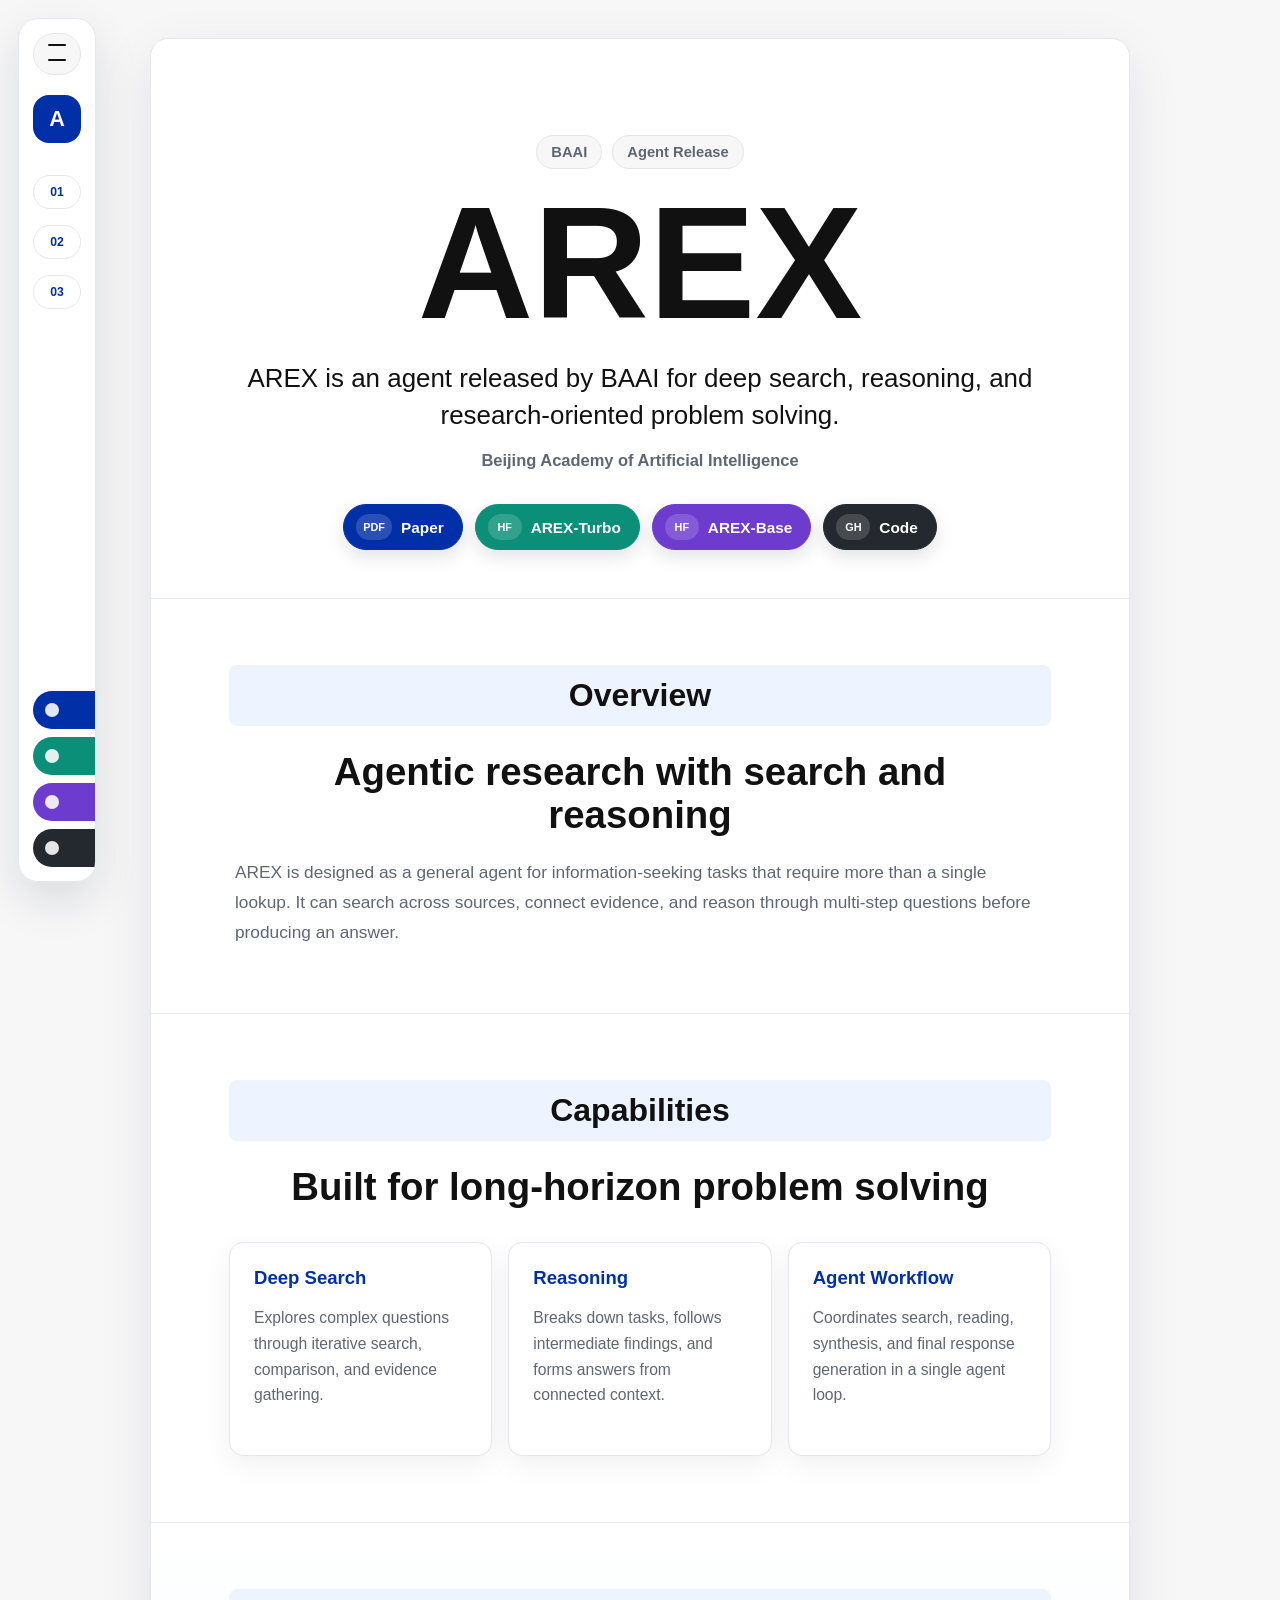
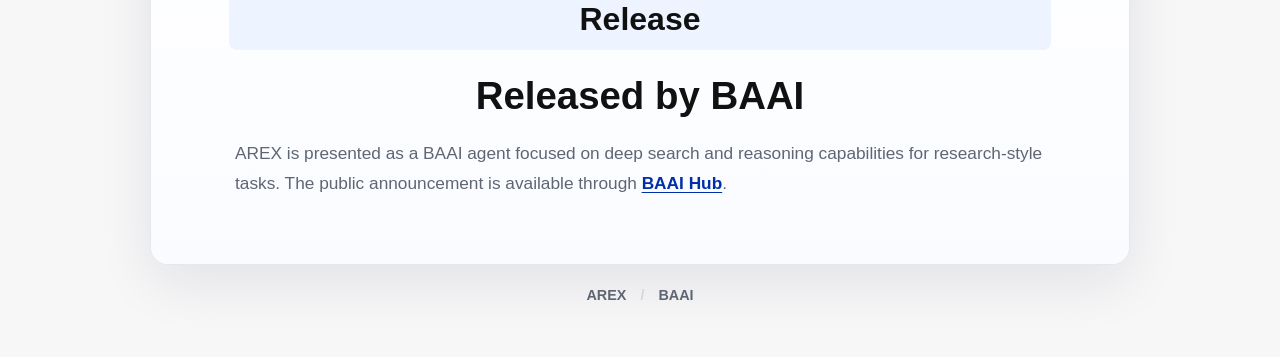
==== web/index.html @ f290e2ca "Move site to web directory and add README" ====
<!DOCTYPE html>
<html lang="en">
  <head>
    <meta charset="UTF-8" />
    <meta name="viewport" content="width=device-width, initial-scale=1.0" />
    <title>AREX | BAAI</title>
    <meta
      name="description"
      content="AREX is an agent released by BAAI with deep search, reasoning, and agentic research capabilities."
    />
    <link rel="stylesheet" href="./styles.css" />
  </head>
  <body>
    <input class="sidebar-toggle" type="checkbox" id="sidebar-toggle" aria-label="Toggle sidebar" />
    <aside class="side-rail" aria-label="AREX sidebar">
      <label class="side-toggle-button" for="sidebar-toggle" aria-label="Toggle sidebar">
        <span></span>
        <span></span>
      </label>
      <a class="side-brand" href="#top" aria-label="AREX home">
        <span class="side-brand-mark">A</span>
        <span class="side-label">AREX</span>
      </a>
      <nav class="side-nav" aria-label="Section navigation">
        <a href="#overview">
          <span class="side-nav-index">01</span>
          <span class="side-label">Overview</span>
        </a>
        <a href="#capabilities">
          <span class="side-nav-index">02</span>
          <span class="side-label">Capabilities</span>
        </a>
        <a href="#release">
          <span class="side-nav-index">03</span>
          <span class="side-label">Release</span>
        </a>
      </nav>
      <div class="side-resources" aria-label="Resource shortcuts">
        <a class="side-resource paper" href="#"><span class="side-label">Paper</span></a>
        <a class="side-resource turbo" href="#"><span class="side-label">AREX-Turbo</span></a>
        <a class="side-resource base" href="#"><span class="side-label">AREX-Base</span></a>
        <a class="side-resource code" href="#"><span class="side-label">Code</span></a>
      </div>
    </aside>
    <div class="site-shell">
      <main id="top" class="article-shell">
        <article class="article">
          <section class="cover" aria-labelledby="title">
            <div class="article-meta-row">
              <span>BAAI</span>
              <span>Agent Release</span>
            </div>
            <h1 id="title">AREX</h1>
            <p class="lead">
              AREX is an agent released by BAAI for deep search, reasoning, and
              research-oriented problem solving.
            </p>
            <p class="affiliation">Beijing Academy of Artificial Intelligence</p>

            <div class="resource-links" aria-label="AREX resources">
              <a class="resource-link link-paper" href="#">
                <span class="resource-icon">PDF</span>
                <strong>Paper</strong>
              </a>
              <a class="resource-link link-turbo" href="#">
                <span class="resource-icon">HF</span>
                <strong>AREX-Turbo</strong>
              </a>
              <a class="resource-link link-base" href="#">
                <span class="resource-icon">HF</span>
                <strong>AREX-Base</strong>
              </a>
              <a class="resource-link link-code" href="#">
                <span class="resource-icon">GH</span>
                <strong>Code</strong>
              </a>
            </div>
          </section>

          <section id="overview" class="content-section">
            <h2>Overview</h2>
            <h3>Agentic research with search and reasoning</h3>
            <p>
              AREX is designed as a general agent for information-seeking tasks
              that require more than a single lookup. It can search across
              sources, connect evidence, and reason through multi-step questions
              before producing an answer.
            </p>
          </section>

          <section id="capabilities" class="content-section">
            <h2>Capabilities</h2>
            <h3>Built for long-horizon problem solving</h3>
            <div class="capability-grid">
              <div class="capability-card">
                <h4>Deep Search</h4>
                <p>
                  Explores complex questions through iterative search,
                  comparison, and evidence gathering.
                </p>
              </div>
              <div class="capability-card">
                <h4>Reasoning</h4>
                <p>
                  Breaks down tasks, follows intermediate findings, and forms
                  answers from connected context.
                </p>
              </div>
              <div class="capability-card">
                <h4>Agent Workflow</h4>
                <p>
                  Coordinates search, reading, synthesis, and final response
                  generation in a single agent loop.
                </p>
              </div>
            </div>
          </section>

          <section id="release" class="content-section release-section">
            <h2>Release</h2>
            <h3>Released by BAAI</h3>
            <p>
              AREX is presented as a BAAI agent focused on deep search and
              reasoning capabilities for research-style tasks. The public
              announcement is available through
              <a href="https://hub.baai.ac.cn/view/55514" target="_blank" rel="noopener">BAAI Hub</a>.
            </p>
          </section>
        </article>
      </main>

      <footer class="site-footer">
        <span>AREX</span>
        <span>BAAI</span>
      </footer>
    </div>
  </body>
</html>
---- web/styles.css ----
:root {
  --bg: #f7f7f8;
  --paper: #ffffff;
  --text: #111111;
  --muted: #5f6673;
  --line: #e4e7ec;
  --line-strong: #cfd6df;
  --accent: #002fa7;
  --accent-soft: #edf3ff;
  --button: #20242c;
  --button-hover: #111111;
  --paper-link: #002fa7;
  --turbo-link: #0b8f78;
  --base-link: #6d3ccf;
  --code-link: #24292f;
  --shadow: 0 18px 55px rgba(17, 24, 39, 0.09);
  --content-width: 980px;
}

* {
  box-sizing: border-box;
}

html {
  scroll-behavior: smooth;
}

body {
  margin: 0;
  background: var(--bg);
  color: var(--text);
  font-family: "Helvetica Neue", Helvetica, Arial, sans-serif;
  letter-spacing: 0;
}

.sidebar-toggle {
  position: fixed;
  width: 1px;
  height: 1px;
  opacity: 0;
  pointer-events: none;
}

.side-rail {
  position: fixed;
  top: 18px;
  bottom: 18px;
  left: 18px;
  z-index: 30;
  display: grid;
  grid-template-rows: auto auto 1fr auto;
  gap: 20px;
  width: 78px;
  padding: 14px;
  overflow: hidden;
  border: 1px solid var(--line);
  border-radius: 20px;
  background: rgba(255, 255, 255, 0.94);
  box-shadow: 0 18px 45px rgba(17, 24, 39, 0.12);
  backdrop-filter: blur(16px);
  transition: width 180ms ease, box-shadow 180ms ease;
}

.sidebar-toggle:checked + .side-rail,
.side-rail:focus-within {
  width: 246px;
  box-shadow: 0 22px 58px rgba(17, 24, 39, 0.16);
}

.side-toggle-button {
  display: inline-grid;
  place-items: center;
  justify-self: start;
  width: 48px;
  height: 42px;
  cursor: pointer;
  border: 1px solid var(--line);
  border-radius: 999px;
  background: var(--bg);
  transition: background 140ms ease, border-color 140ms ease;
}

.side-toggle-button:hover {
  border-color: var(--line-strong);
  background: #ffffff;
}

.side-toggle-button span {
  width: 18px;
  height: 2px;
  border-radius: 999px;
  background: var(--text);
  transition: transform 160ms ease, width 160ms ease;
}

.side-toggle-button span + span {
  margin-top: -10px;
}

.sidebar-toggle:checked + .side-rail .side-toggle-button span:first-child {
  width: 13px;
  transform: translate(-2px, 4px) rotate(-42deg);
}

.sidebar-toggle:checked + .side-rail .side-toggle-button span:last-child {
  width: 13px;
  transform: translate(-2px, -4px) rotate(42deg);
}

.side-brand,
.side-nav a,
.side-resource {
  display: flex;
  align-items: center;
  gap: 12px;
  min-width: 214px;
}

.side-brand {
  color: var(--text);
  font-weight: 800;
}

.side-brand-mark {
  display: inline-grid;
  place-items: center;
  flex: 0 0 auto;
  width: 48px;
  height: 48px;
  border-radius: 16px;
  background: var(--accent);
  color: #ffffff;
  font-size: 1.35rem;
  font-weight: 800;
}

.side-label {
  opacity: 0;
  white-space: nowrap;
  transition: opacity 120ms ease;
}

.sidebar-toggle:checked + .side-rail .side-label,
.side-rail:focus-within .side-label {
  opacity: 1;
}

.side-nav {
  display: grid;
  align-content: start;
  gap: 8px;
  padding-top: 8px;
}

.side-nav a {
  min-height: 42px;
  color: var(--muted);
  font-size: 0.96rem;
  font-weight: 700;
}

.side-nav a:hover {
  color: var(--text);
}

.side-nav-index {
  display: inline-grid;
  place-items: center;
  flex: 0 0 auto;
  width: 48px;
  height: 34px;
  border: 1px solid var(--line);
  border-radius: 999px;
  color: var(--accent);
  font-size: 0.76rem;
  font-weight: 800;
}

.side-resources {
  display: grid;
  gap: 8px;
}

.side-resource {
  min-height: 38px;
  padding-left: 12px;
  border-radius: 999px;
  color: #ffffff;
  font-size: 0.88rem;
  font-weight: 800;
}

.side-resource::before {
  content: "";
  flex: 0 0 auto;
  width: 14px;
  height: 14px;
  border-radius: 999px;
  background: rgba(255, 255, 255, 0.88);
}

.side-resource.paper {
  background: var(--paper-link);
}

.side-resource.turbo {
  background: var(--turbo-link);
}

.side-resource.base {
  background: var(--base-link);
}

.side-resource.code {
  background: var(--code-link);
}

a {
  color: inherit;
  text-decoration: none;
}

.site-shell {
  width: min(calc(100vw - 32px), var(--content-width));
  margin: 0 auto;
  padding: 38px 0 54px;
  transition: transform 180ms ease;
}

.sidebar-toggle:checked ~ .site-shell {
  transform: translateX(58px);
}

.article-shell {
  width: 100%;
}

.article {
  overflow: hidden;
  border: 1px solid var(--line);
  border-radius: 18px;
  background: var(--paper);
  box-shadow: var(--shadow);
}

.cover {
  padding: clamp(58px, 8vw, 96px) clamp(22px, 6vw, 74px) 48px;
  text-align: center;
}

.article-meta-row {
  display: flex;
  justify-content: center;
  gap: 10px;
  flex-wrap: wrap;
  margin-bottom: 24px;
  color: var(--muted);
  font-size: 0.92rem;
  font-weight: 650;
}

.article-meta-row span {
  display: inline-flex;
  align-items: center;
  min-height: 34px;
  padding: 0 14px;
  border: 1px solid var(--line);
  border-radius: 999px;
  background: var(--bg);
}

h1,
h2,
h3,
h4,
p {
  margin: 0;
}

h1 {
  color: var(--text);
  font-size: clamp(4.8rem, 14vw, 10rem);
  font-weight: 800;
  line-height: 0.88;
  letter-spacing: 0;
}

.lead {
  max-width: 790px;
  margin: 26px auto 0;
  color: var(--text);
  font-size: clamp(1.22rem, 2.2vw, 1.62rem);
  font-weight: 460;
  line-height: 1.42;
}

.affiliation {
  margin-top: 18px;
  color: var(--muted);
  font-size: 1.03rem;
  font-weight: 650;
}

.resource-links {
  display: flex;
  justify-content: center;
  align-items: center;
  gap: 12px;
  flex-wrap: wrap;
  max-width: 850px;
  margin: 34px auto 0;
}

.resource-link {
  display: inline-flex;
  align-items: center;
  justify-content: center;
  gap: 9px;
  min-height: 46px;
  padding: 0 18px 0 12px;
  border: 1px solid var(--button);
  border-radius: 999px;
  background: var(--button);
  color: #ffffff;
  font-size: 0.96rem;
  font-weight: 750;
  line-height: 1;
  box-shadow: 0 7px 18px rgba(17, 24, 39, 0.12);
  transition:
    transform 140ms ease,
    background 140ms ease,
    border-color 140ms ease,
    box-shadow 140ms ease;
}

.resource-link:hover {
  transform: translateY(-1px);
  border-color: var(--button-hover);
  background: var(--button-hover);
  box-shadow: 0 11px 24px rgba(17, 24, 39, 0.18);
}

.link-paper,
.link-paper:hover {
  border-color: var(--paper-link);
  background: var(--paper-link);
}

.link-turbo,
.link-turbo:hover {
  border-color: var(--turbo-link);
  background: var(--turbo-link);
}

.link-base,
.link-base:hover {
  border-color: var(--base-link);
  background: var(--base-link);
}

.link-code,
.link-code:hover {
  border-color: var(--code-link);
  background: var(--code-link);
}

.resource-link:focus-visible {
  outline: 3px solid rgba(0, 47, 167, 0.22);
  outline-offset: 3px;
}

.resource-icon {
  display: inline-flex;
  align-items: center;
  justify-content: center;
  min-width: 34px;
  height: 26px;
  padding: 0 7px;
  border-radius: 999px;
  background: rgba(255, 255, 255, 0.16);
  color: #ffffff;
  font-size: 0.68rem;
  font-weight: 800;
  line-height: 1;
}

.content-section {
  padding: clamp(42px, 6vw, 66px) clamp(22px, 7vw, 78px);
  border-top: 1px solid var(--line);
}

.content-section h2 {
  margin: 0 auto 24px;
  padding: 12px 20px;
  border-radius: 8px;
  background: var(--accent-soft);
  color: var(--text);
  font-size: clamp(1.55rem, 3vw, 2rem);
  font-weight: 800;
  line-height: 1.15;
  text-align: center;
}

.content-section h3 {
  max-width: 800px;
  margin: 0 auto;
  color: var(--text);
  font-size: clamp(1.45rem, 3vw, 2.5rem);
  font-weight: 800;
  line-height: 1.12;
  text-align: center;
}

.content-section > p {
  max-width: 810px;
  margin: 22px auto 0;
  color: var(--muted);
  font-size: 1.08rem;
  line-height: 1.72;
  text-align: left;
}

.capability-grid {
  display: grid;
  grid-template-columns: repeat(3, minmax(0, 1fr));
  gap: 16px;
  margin-top: 34px;
}

.capability-card {
  min-height: 214px;
  padding: 24px;
  border: 1px solid var(--line);
  border-radius: 14px;
  background: #ffffff;
  box-shadow: 0 9px 28px rgba(17, 24, 39, 0.06);
}

.capability-card h4 {
  color: var(--accent);
  font-size: 1.16rem;
  font-weight: 800;
}

.capability-card p {
  margin-top: 16px;
  color: var(--muted);
  font-size: 0.98rem;
  line-height: 1.64;
}

.release-section {
  background: linear-gradient(180deg, #ffffff 0%, #f9fbff 100%);
}

.release-section a {
  color: var(--accent);
  font-weight: 750;
  text-decoration: underline;
  text-decoration-thickness: 1px;
  text-underline-offset: 3px;
}

.site-footer {
  display: flex;
  justify-content: center;
  gap: 14px;
  padding-top: 22px;
  color: var(--muted);
  font-size: 0.9rem;
  font-weight: 650;
}

.site-footer span + span::before {
  content: "/";
  margin-right: 14px;
  color: var(--line-strong);
}

@media (max-width: 760px) {
  .side-rail {
    top: 12px;
    bottom: auto;
    left: 12px;
    width: 62px;
    max-height: calc(100vh - 24px);
    padding: 8px;
    border-radius: 18px;
  }

  .sidebar-toggle:checked + .side-rail,
  .side-rail:focus-within {
    width: min(244px, calc(100vw - 24px));
  }

  .side-toggle-button {
    width: 44px;
    height: 40px;
  }

  .side-brand,
  .side-nav a,
  .side-resource {
    min-width: 214px;
  }

  .site-shell {
    width: min(calc(100vw - 22px), var(--content-width));
    padding-top: 84px;
  }

  .sidebar-toggle:checked ~ .site-shell {
    transform: none;
  }

  .article {
    border-radius: 14px;
  }

  .resource-links {
    align-items: stretch;
    flex-direction: column;
  }

  .resource-link {
    width: 100%;
  }

  .capability-grid {
    grid-template-columns: 1fr;
  }
}

@media (max-width: 520px) {
  .cover,
  .content-section {
    padding-left: 18px;
    padding-right: 18px;
  }

  h1 {
    font-size: clamp(4.2rem, 22vw, 6.8rem);
  }
}
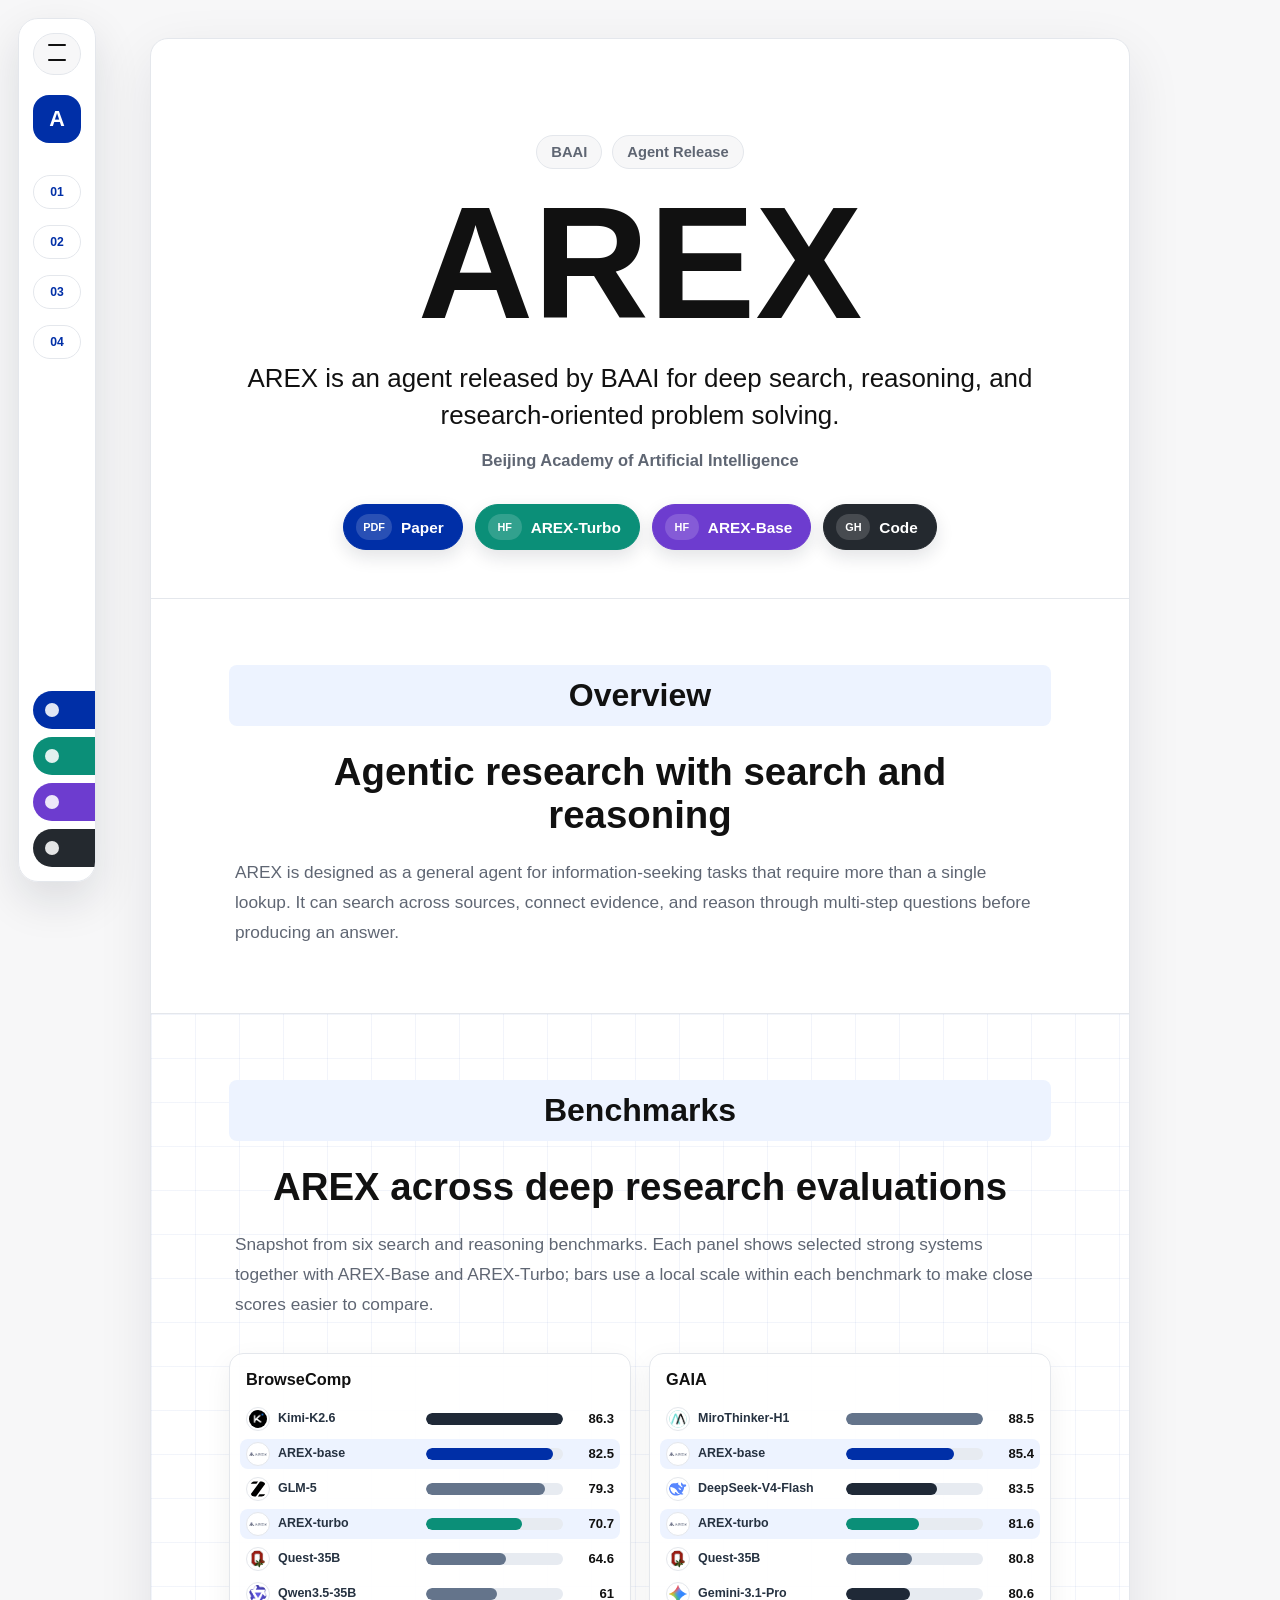
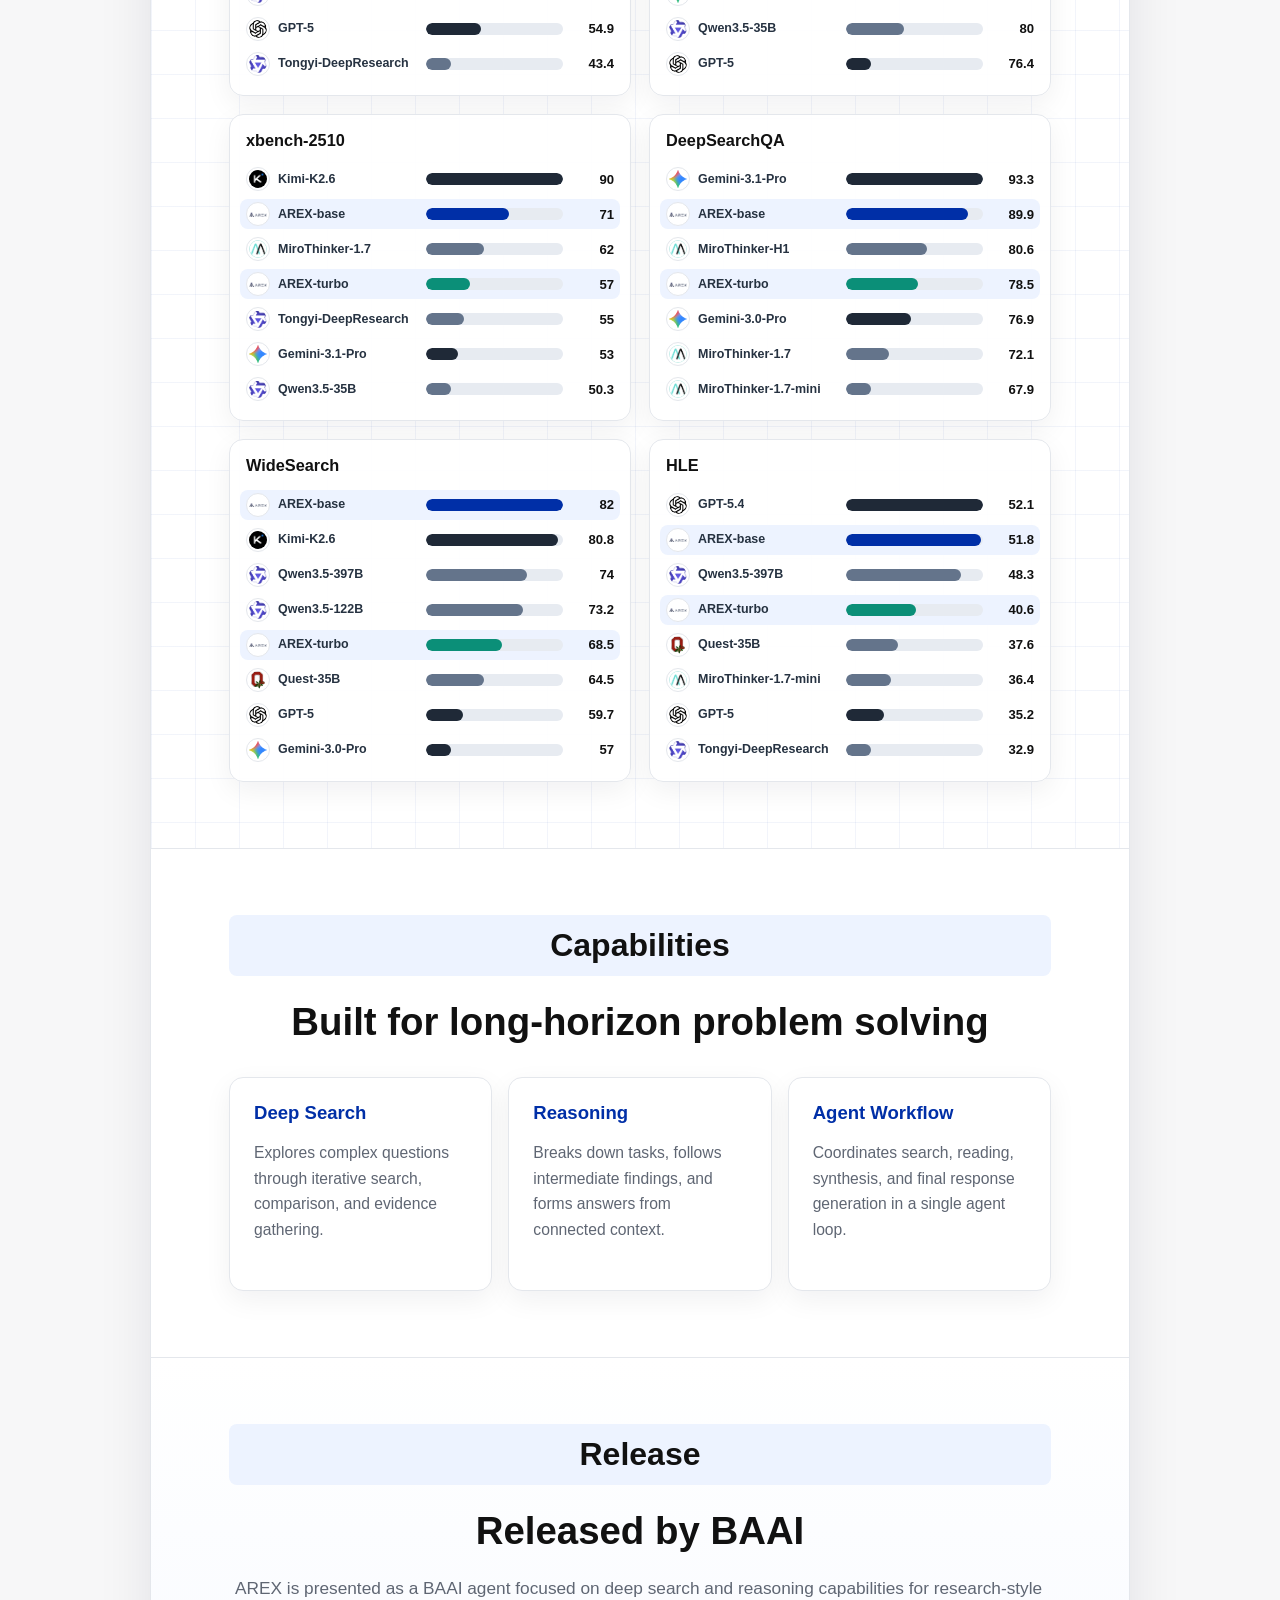
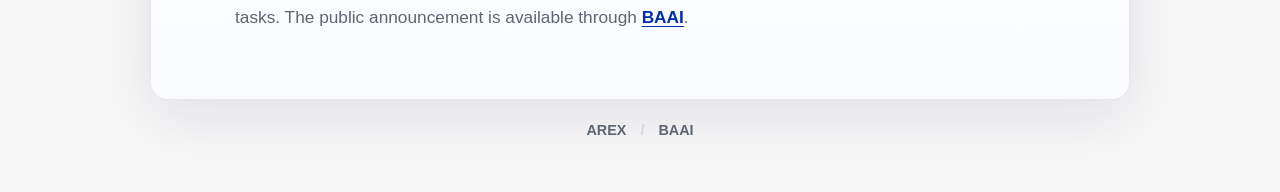
==== commit 7d962546: "Add AREX benchmark snapshot" ====
--- a/web/index.html
+++ b/web/index.html
@@ -26,12 +26,16 @@
           <span class="side-nav-index">01</span>
           <span class="side-label">Overview</span>
         </a>
+        <a href="#benchmarks">
+          <span class="side-nav-index">02</span>
+          <span class="side-label">Benchmarks</span>
+        </a>
         <a href="#capabilities">
-          <span class="side-nav-index">02</span>
+          <span class="side-nav-index">03</span>
           <span class="side-label">Capabilities</span>
         </a>
         <a href="#release">
-          <span class="side-nav-index">03</span>
+          <span class="side-nav-index">04</span>
           <span class="side-label">Release</span>
         </a>
       </nav>
@@ -39,7 +43,7 @@
         <a class="side-resource paper" href="#"><span class="side-label">Paper</span></a>
         <a class="side-resource turbo" href="#"><span class="side-label">AREX-Turbo</span></a>
         <a class="side-resource base" href="#"><span class="side-label">AREX-Base</span></a>
-        <a class="side-resource code" href="#"><span class="side-label">Code</span></a>
+        <a class="side-resource code" href="https://github.com/545999961/AREX" target="_blank" rel="noopener"><span class="side-label">Code</span></a>
       </div>
     </aside>
     <div class="site-shell">
@@ -70,7 +74,7 @@
                 <span class="resource-icon">HF</span>
                 <strong>AREX-Base</strong>
               </a>
-              <a class="resource-link link-code" href="#">
+              <a class="resource-link link-code" href="https://github.com/545999961/AREX" target="_blank" rel="noopener">
                 <span class="resource-icon">GH</span>
                 <strong>Code</strong>
               </a>
@@ -86,6 +90,29 @@
               sources, connect evidence, and reason through multi-step questions
               before producing an answer.
             </p>
+          </section>
+
+          <section id="benchmarks" class="content-section benchmark-section" aria-labelledby="benchmarks-title">
+            <h2>Benchmarks</h2>
+            <h3 id="benchmarks-title">AREX across deep research evaluations</h3>
+            <p>
+              Snapshot from six search and reasoning benchmarks. Each panel
+              shows selected strong systems together with AREX-Base and
+              AREX-Turbo; bars use a local scale within each benchmark to make
+              close scores easier to compare.
+            </p>
+            <div
+              class="benchmark-comparison-grid"
+              id="benchmarkComparisonGrid"
+              aria-label="AREX benchmark comparison charts"
+            ></div>
+            <noscript>
+              <img
+                class="benchmark-static-image"
+                src="./figure/benchmark-snapshot.svg"
+                alt="AREX benchmark snapshot across BrowseComp, GAIA, xbench-2510, DeepSearchQA, WideSearch, and HLE."
+              />
+            </noscript>
           </section>
 
           <section id="capabilities" class="content-section">
@@ -123,7 +150,7 @@
               AREX is presented as a BAAI agent focused on deep search and
               reasoning capabilities for research-style tasks. The public
               announcement is available through
-              <a href="https://hub.baai.ac.cn/view/55514" target="_blank" rel="noopener">BAAI Hub</a>.
+              <a href="https://huggingface.co/BAAI" target="_blank" rel="noopener">BAAI</a>.
             </p>
           </section>
         </article>
@@ -134,5 +161,193 @@
         <span>BAAI</span>
       </footer>
     </div>
+    <script>
+      const AREX_LABELS = new Set(["AREX-base", "AREX-turbo"]);
+
+      const MODEL_ICONS = {
+        "GPT-5.4": "figure/openai.png",
+        "GPT-5": "figure/openai.png",
+        "Opus-4.8": "figure/claude.svg",
+        "Opus-4.6": "figure/claude.svg",
+        "Gemini-3.1-Pro": "figure/gemini.png",
+        "Gemini-3.0-Pro": "figure/gemini.png",
+        "GLM-5": "figure/glm.svg",
+        "Kimi-K2.6": "figure/kimi.webp",
+        "Kimi-K2.5": "figure/kimi.webp",
+        "DeepSeek-V4-Flash": "figure/deepseek.svg",
+        "DeepSeek-V4-Pro": "figure/deepseek.svg",
+        "Qwen3.5-35B": "figure/tongyi.png",
+        "Qwen3.5-122B": "figure/tongyi.png",
+        "Qwen3.5-397B": "figure/tongyi.png",
+        "Tongyi-DeepResearch": "figure/tongyi.png",
+        "Quest-35B": "figure/osu_nlp.png",
+        "MiroThinker-1.7-mini": "figure/mirothinker.png",
+        "MiroThinker-1.7": "figure/mirothinker.png",
+        "MiroThinker-H1": "figure/mirothinker.png",
+        "Fort-Searcher": "figure/rucaibox.png",
+        "AREX-base": "figure/arex.png",
+        "AREX-turbo": "figure/arex.png"
+      };
+
+      const benchmarkCharts = [
+        {
+          title: "BrowseComp",
+          bars: [
+            { label: "Kimi-K2.6", value: 86.3, role: "closed" },
+            { label: "AREX-base", value: 82.5, role: "arex-base" },
+            { label: "GLM-5", value: 79.3, role: "open" },
+            { label: "AREX-turbo", value: 70.7, role: "arex-turbo" },
+            { label: "Quest-35B", value: 64.6, role: "open" },
+            { label: "Qwen3.5-35B", value: 61.0, role: "open" },
+            { label: "GPT-5", value: 54.9, role: "closed" },
+            { label: "Tongyi-DeepResearch", value: 43.4, role: "open" }
+          ]
+        },
+        {
+          title: "GAIA",
+          bars: [
+            { label: "MiroThinker-H1", value: 88.5, role: "open" },
+            { label: "AREX-base", value: 85.4, role: "arex-base" },
+            { label: "DeepSeek-V4-Flash", value: 83.5, role: "closed" },
+            { label: "AREX-turbo", value: 81.6, role: "arex-turbo" },
+            { label: "Quest-35B", value: 80.8, role: "open" },
+            { label: "Gemini-3.1-Pro", value: 80.6, role: "closed" },
+            { label: "Qwen3.5-35B", value: 80.0, role: "open" },
+            { label: "GPT-5", value: 76.4, role: "closed" }
+          ]
+        },
+        {
+          title: "xbench-2510",
+          bars: [
+            { label: "Kimi-K2.6", value: 90.0, role: "closed" },
+            { label: "AREX-base", value: 71.0, role: "arex-base" },
+            { label: "MiroThinker-1.7", value: 62.0, role: "open" },
+            { label: "AREX-turbo", value: 57.0, role: "arex-turbo" },
+            { label: "Tongyi-DeepResearch", value: 55.0, role: "open" },
+            { label: "Gemini-3.1-Pro", value: 53.0, role: "closed" },
+            { label: "Qwen3.5-35B", value: 50.3, role: "open" }
+          ]
+        },
+        {
+          title: "DeepSearchQA",
+          bars: [
+            { label: "Gemini-3.1-Pro", value: 93.3, role: "closed" },
+            { label: "AREX-base", value: 89.9, role: "arex-base" },
+            { label: "MiroThinker-H1", value: 80.6, role: "open" },
+            { label: "AREX-turbo", value: 78.5, role: "arex-turbo" },
+            { label: "Gemini-3.0-Pro", value: 76.9, role: "closed" },
+            { label: "MiroThinker-1.7", value: 72.1, role: "open" },
+            { label: "MiroThinker-1.7-mini", value: 67.9, role: "open" }
+          ]
+        },
+        {
+          title: "WideSearch",
+          bars: [
+            { label: "AREX-base", value: 82.0, role: "arex-base" },
+            { label: "Kimi-K2.6", value: 80.8, role: "closed" },
+            { label: "Qwen3.5-397B", value: 74.0, role: "open" },
+            { label: "Qwen3.5-122B", value: 73.2, role: "open" },
+            { label: "AREX-turbo", value: 68.5, role: "arex-turbo" },
+            { label: "Quest-35B", value: 64.5, role: "open" },
+            { label: "GPT-5", value: 59.7, role: "closed" },
+            { label: "Gemini-3.0-Pro", value: 57.0, role: "closed" }
+          ]
+        },
+        {
+          title: "HLE",
+          bars: [
+            { label: "GPT-5.4", value: 52.1, role: "closed" },
+            { label: "AREX-base", value: 51.8, role: "arex-base" },
+            { label: "Qwen3.5-397B", value: 48.3, role: "open" },
+            { label: "AREX-turbo", value: 40.6, role: "arex-turbo" },
+            { label: "Quest-35B", value: 37.6, role: "open" },
+            { label: "MiroThinker-1.7-mini", value: 36.4, role: "open" },
+            { label: "GPT-5", value: 35.2, role: "closed" },
+            { label: "Tongyi-DeepResearch", value: 32.9, role: "open" }
+          ]
+        }
+      ];
+
+      const roleColors = {
+        "arex-base": "#002fa7",
+        "arex-turbo": "#0b8f78",
+        closed: "#1f2937",
+        open: "#64748b"
+      };
+
+      const benchmarkGrid = document.getElementById("benchmarkComparisonGrid");
+
+      if (benchmarkGrid) {
+        benchmarkCharts.forEach((benchmark) => {
+          const sorted = [...benchmark.bars].sort((a, b) => b.value - a.value);
+          const maxValue = Math.max(...sorted.map((bar) => bar.value));
+          const minValue = Math.min(...sorted.map((bar) => bar.value));
+          const valueRange = Math.max(maxValue - minValue, 1);
+
+          const card = document.createElement("section");
+          card.className = "benchmark-card";
+
+          const heading = document.createElement("div");
+          heading.className = "benchmark-card-heading";
+
+          const title = document.createElement("h4");
+          title.textContent = benchmark.title;
+          heading.appendChild(title);
+
+          card.appendChild(heading);
+
+          const chart = document.createElement("div");
+          chart.className = "benchmark-chart";
+          chart.setAttribute("role", "img");
+          chart.setAttribute("aria-label", `${benchmark.title} benchmark comparison`);
+
+          sorted.forEach((bar) => {
+            const row = document.createElement("div");
+            row.className = `benchmark-row${AREX_LABELS.has(bar.label) ? " is-arex" : ""}`;
+
+            const label = document.createElement("span");
+            label.className = "benchmark-label";
+
+            const iconSrc = MODEL_ICONS[bar.label];
+            if (iconSrc) {
+              const icon = document.createElement("img");
+              icon.className = "benchmark-icon";
+              icon.src = iconSrc;
+              icon.alt = "";
+              icon.loading = "lazy";
+              label.appendChild(icon);
+            }
+
+            const name = document.createElement("span");
+            name.className = "benchmark-name";
+            name.textContent = bar.label;
+            name.title = bar.label;
+            label.appendChild(name);
+            row.appendChild(label);
+
+            const track = document.createElement("span");
+            track.className = "benchmark-track";
+
+            const fill = document.createElement("span");
+            fill.className = "benchmark-fill";
+            const localWidth = 18 + ((bar.value - minValue) / valueRange) * 82;
+            fill.style.setProperty("--bar-width", `${localWidth}%`);
+            fill.style.setProperty("--bar-color", roleColors[bar.role] || roleColors.open);
+            track.appendChild(fill);
+            row.appendChild(track);
+
+            const value = document.createElement("span");
+            value.className = "benchmark-value";
+            value.textContent = bar.value.toFixed(bar.value % 1 === 0 ? 0 : 1);
+            row.appendChild(value);
+
+            chart.appendChild(row);
+          });
+
+          card.appendChild(chart);
+          benchmarkGrid.appendChild(card);
+        });
+      }
+    </script>
   </body>
 </html>
--- a/web/styles.css
+++ b/web/styles.css
@@ -420,6 +420,136 @@
   text-align: left;
 }
 
+.benchmark-section {
+  background:
+    linear-gradient(90deg, rgba(0, 47, 167, 0.05) 1px, transparent 1px),
+    linear-gradient(180deg, rgba(0, 47, 167, 0.05) 1px, transparent 1px),
+    #ffffff;
+  background-size: 44px 44px;
+}
+
+.benchmark-comparison-grid {
+  display: grid;
+  grid-template-columns: repeat(2, minmax(0, 1fr));
+  gap: 18px;
+  margin-top: 34px;
+}
+
+.benchmark-card {
+  min-width: 0;
+  padding: 16px;
+  border: 1px solid var(--line);
+  border-radius: 14px;
+  background: rgba(255, 255, 255, 0.94);
+  box-shadow: 0 9px 28px rgba(17, 24, 39, 0.06);
+}
+
+.benchmark-card-heading {
+  display: flex;
+  align-items: baseline;
+  margin-bottom: 14px;
+}
+
+.benchmark-card h4 {
+  min-width: 0;
+  color: var(--text);
+  font-size: 1.02rem;
+  font-weight: 850;
+  line-height: 1.2;
+}
+
+.benchmark-card-heading span {
+  flex: 0 0 auto;
+  color: var(--muted);
+  font-size: 0.74rem;
+  font-weight: 800;
+}
+
+.benchmark-chart {
+  display: grid;
+  gap: 5px;
+}
+
+.benchmark-row {
+  display: grid;
+  grid-template-columns: minmax(154px, 1.25fr) minmax(92px, 1fr) 42px;
+  align-items: center;
+  gap: 9px;
+  min-height: 30px;
+  padding: 2px 0;
+}
+
+.benchmark-row.is-arex {
+  margin-right: -6px;
+  margin-left: -6px;
+  padding: 2px 6px;
+  border-radius: 8px;
+  background: var(--accent-soft);
+}
+
+.benchmark-label {
+  display: flex;
+  align-items: center;
+  gap: 8px;
+  min-width: 0;
+}
+
+.benchmark-icon {
+  flex: 0 0 auto;
+  width: 24px;
+  height: 24px;
+  border: 1px solid var(--line);
+  border-radius: 999px;
+  background: #ffffff;
+  object-fit: contain;
+  padding: 2px;
+}
+
+.benchmark-name {
+  min-width: 0;
+  overflow: hidden;
+  color: #263241;
+  font-size: 0.78rem;
+  font-weight: 800;
+  line-height: 1.1;
+  text-overflow: ellipsis;
+  white-space: nowrap;
+}
+
+.benchmark-track {
+  position: relative;
+  display: block;
+  height: 12px;
+  overflow: hidden;
+  border-radius: 999px;
+  background: #e7ebf1;
+}
+
+.benchmark-fill {
+  display: block;
+  width: var(--bar-width);
+  height: 100%;
+  border-radius: inherit;
+  background: var(--bar-color);
+}
+
+.benchmark-value {
+  color: var(--text);
+  font-size: 0.82rem;
+  font-weight: 850;
+  text-align: right;
+  font-variant-numeric: tabular-nums;
+}
+
+.benchmark-static-image {
+  display: block;
+  width: 100%;
+  max-width: 860px;
+  margin: 34px auto 0;
+  border: 1px solid var(--line);
+  border-radius: 14px;
+}
+
 .capability-grid {
   display: grid;
   grid-template-columns: repeat(3, minmax(0, 1fr));
@@ -529,6 +659,15 @@
   .capability-grid {
     grid-template-columns: 1fr;
   }
+
+  .benchmark-comparison-grid {
+    grid-template-columns: 1fr;
+  }
+
+  .benchmark-row {
+    grid-template-columns: minmax(142px, 1fr) minmax(72px, 0.88fr) 38px;
+    gap: 8px;
+  }
 }
 
 @media (max-width: 520px) {
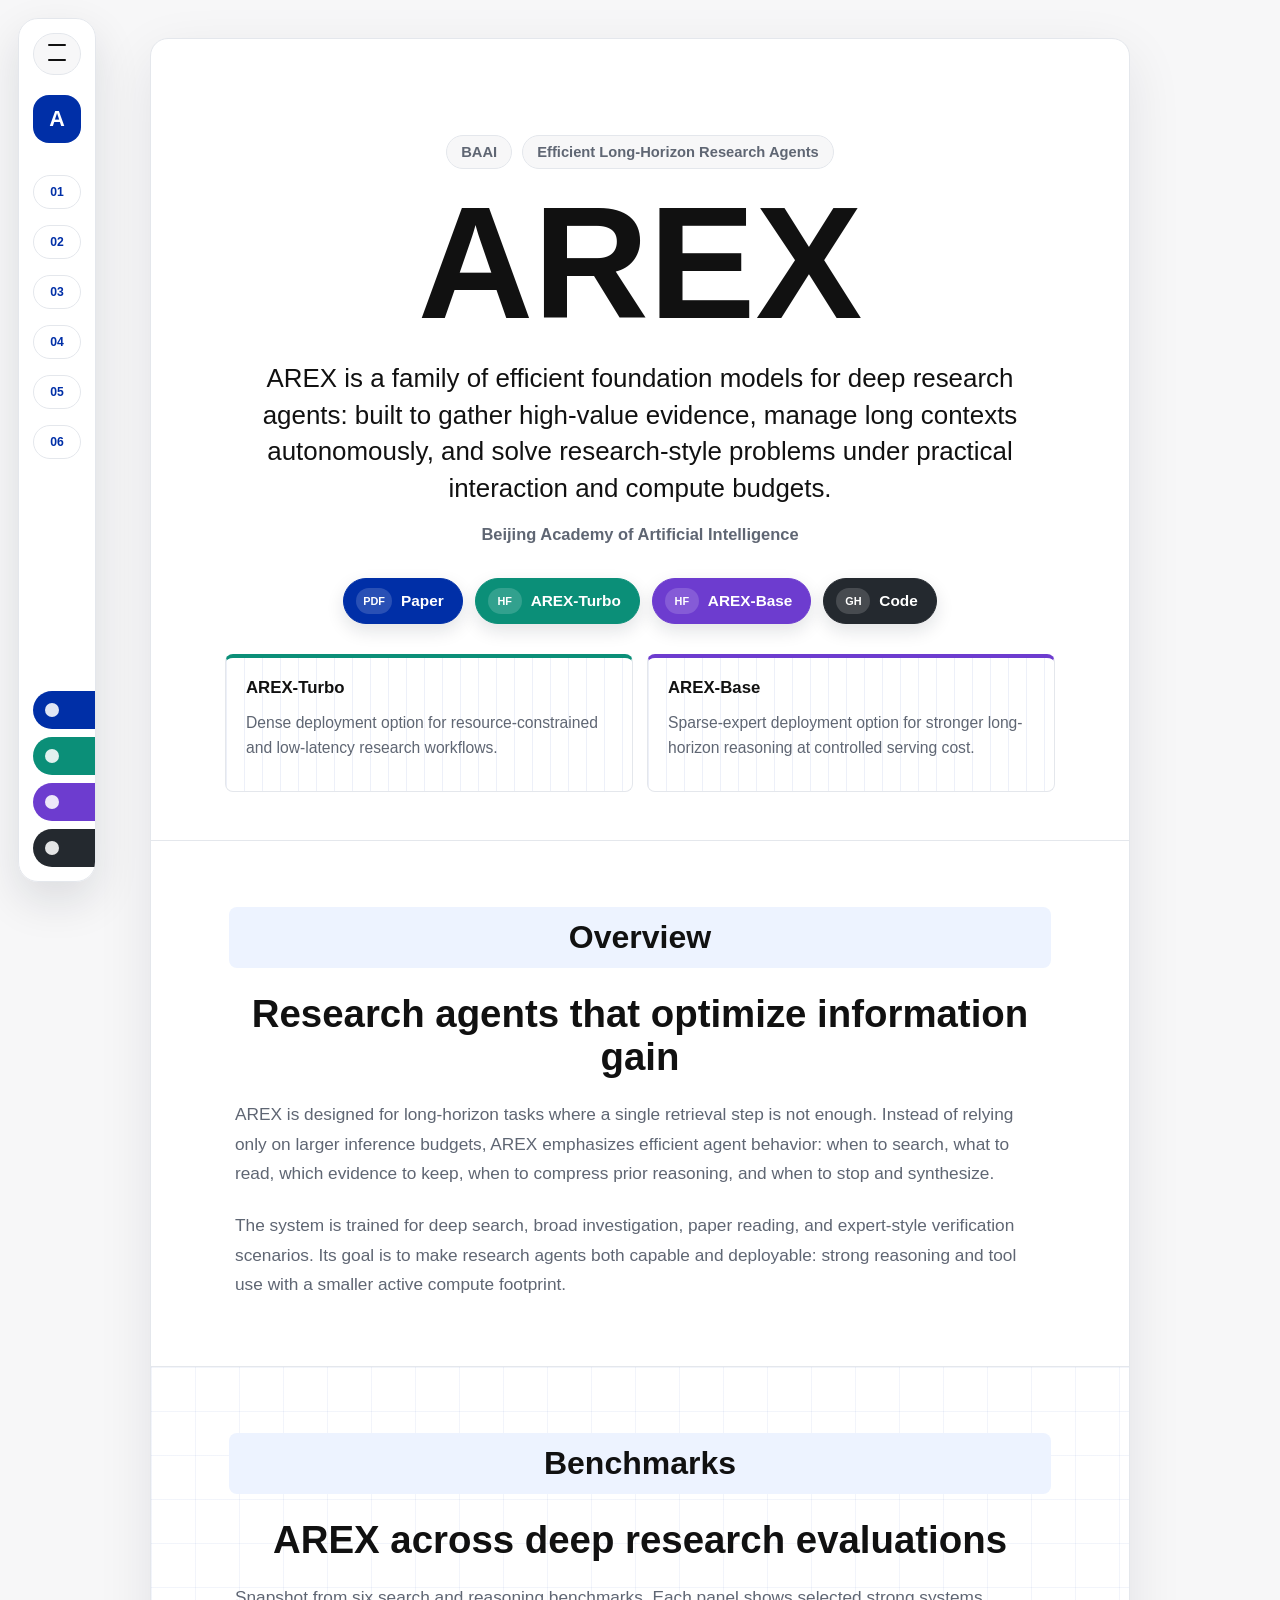
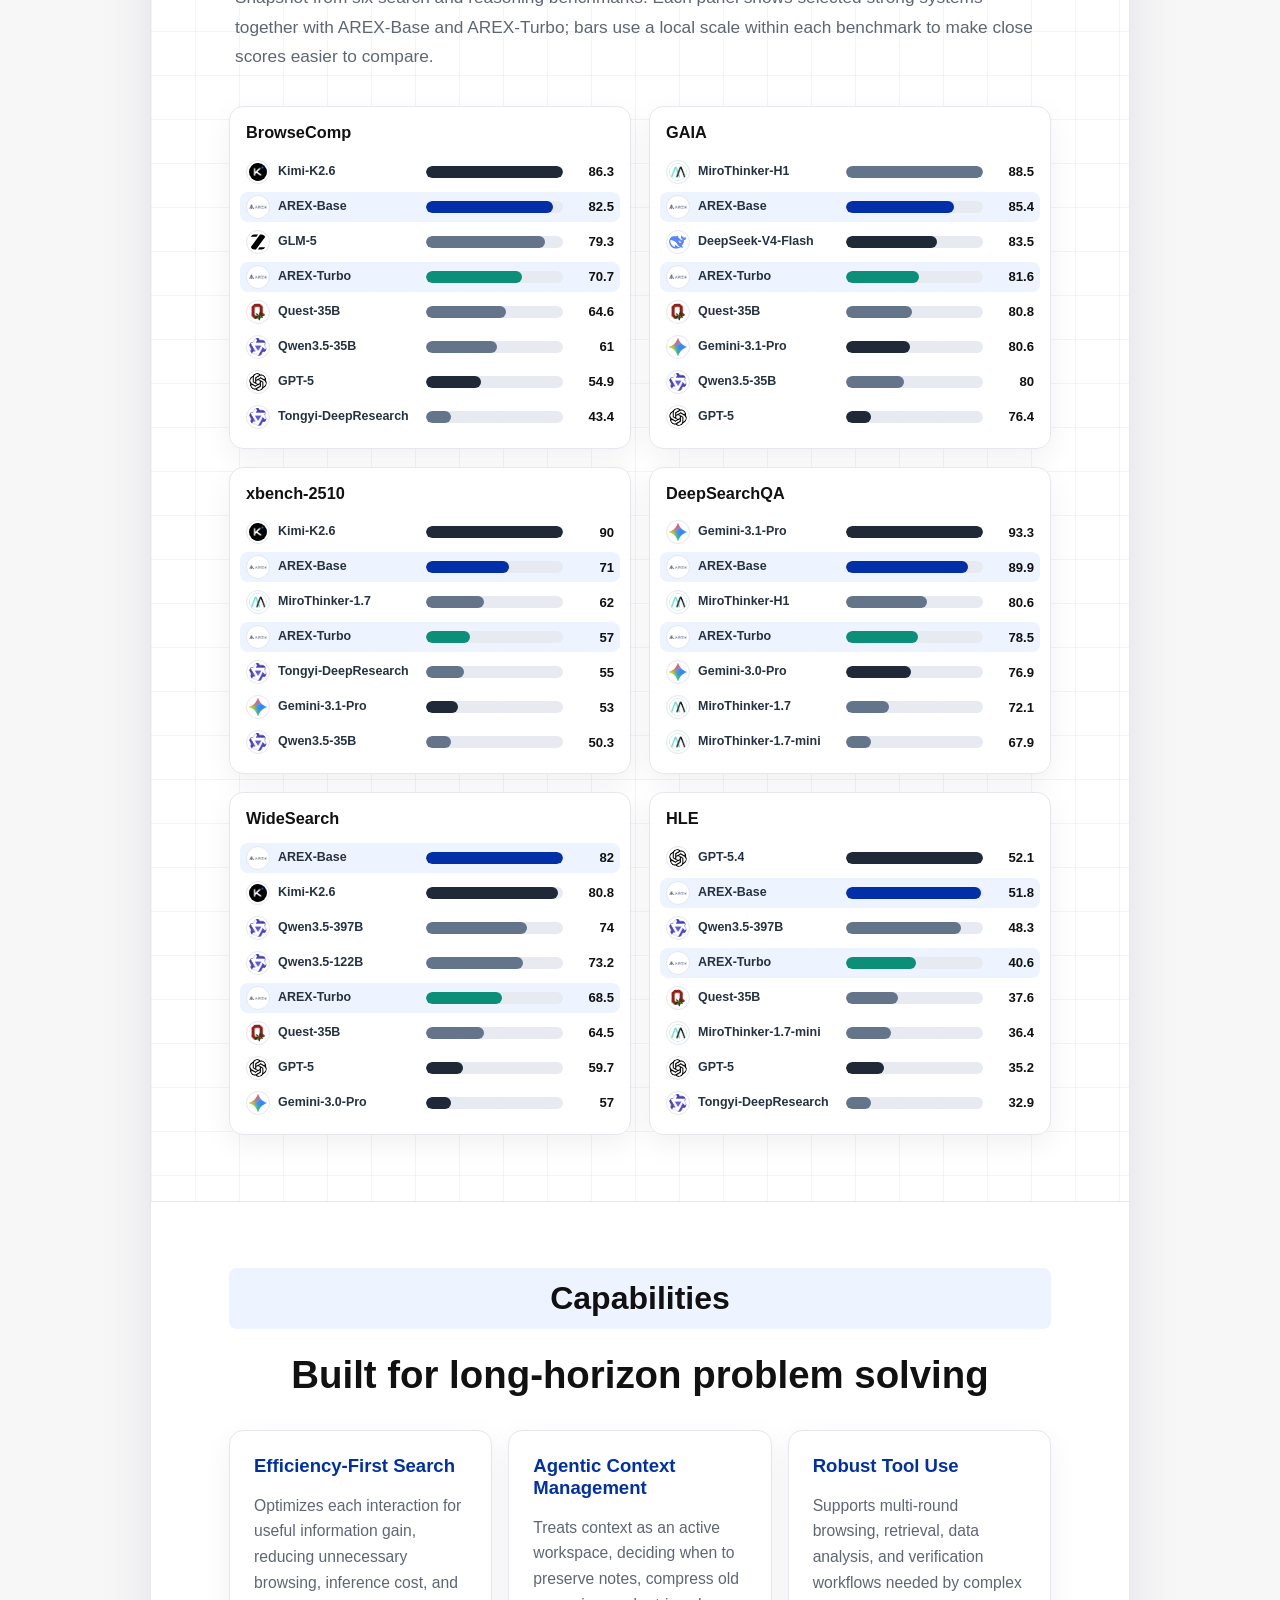
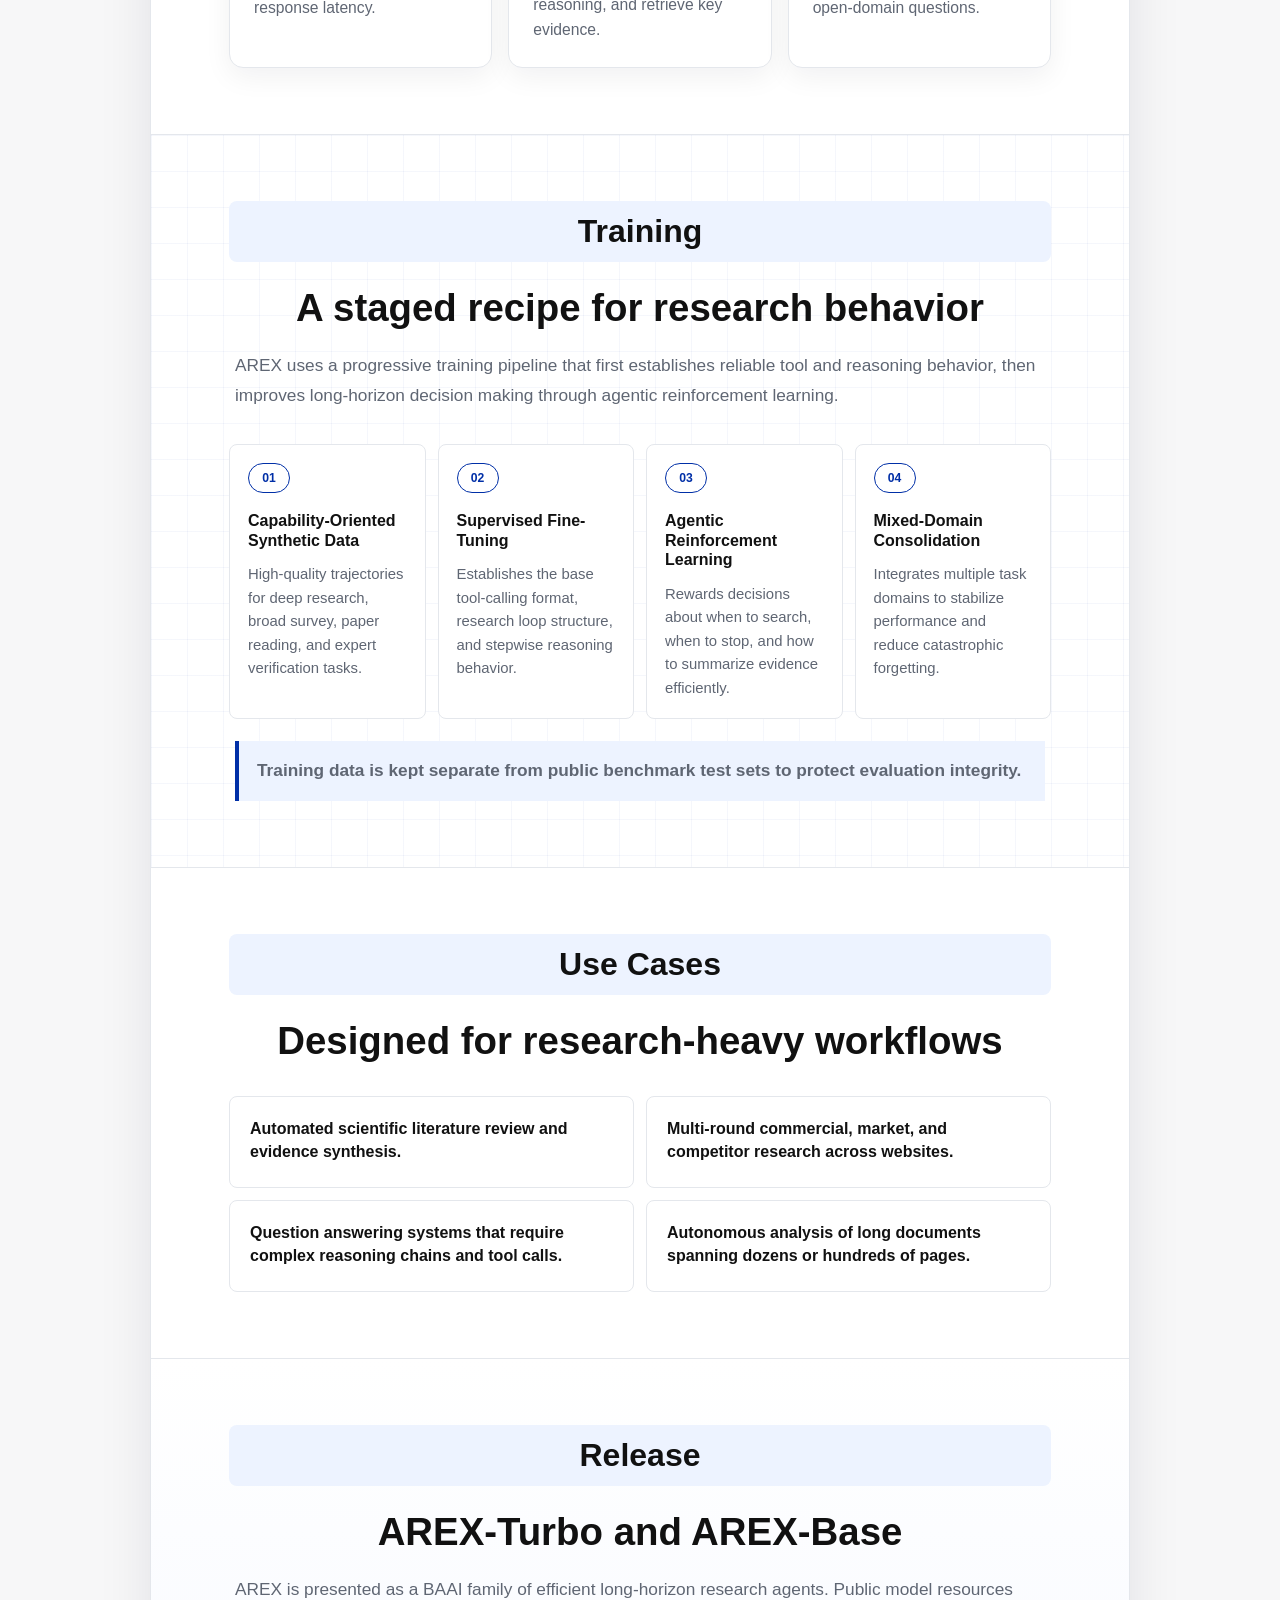
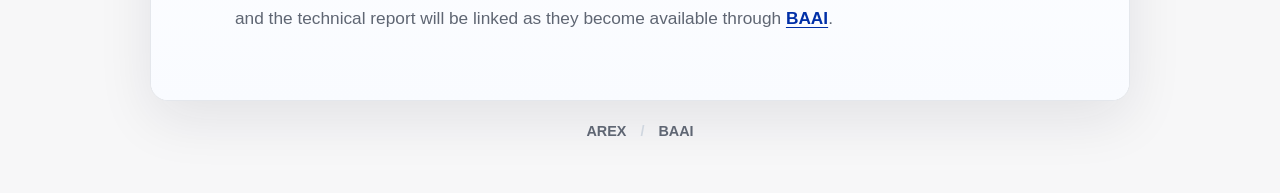
==== commit 356fa11f: "Update AREX public introduction" ====
--- a/web/index.html
+++ b/web/index.html
@@ -6,7 +6,7 @@
     <title>AREX | BAAI</title>
     <meta
       name="description"
-      content="AREX is an agent released by BAAI with deep search, reasoning, and agentic research capabilities."
+      content="AREX is a family of efficient long-horizon research agents with agentic context management, robust tool use, and strong deep-search reasoning."
     />
     <link rel="stylesheet" href="./styles.css" />
   </head>
@@ -34,8 +34,16 @@
           <span class="side-nav-index">03</span>
           <span class="side-label">Capabilities</span>
         </a>
+        <a href="#training">
+          <span class="side-nav-index">04</span>
+          <span class="side-label">Training</span>
+        </a>
+        <a href="#use-cases">
+          <span class="side-nav-index">05</span>
+          <span class="side-label">Use Cases</span>
+        </a>
         <a href="#release">
-          <span class="side-nav-index">04</span>
+          <span class="side-nav-index">06</span>
           <span class="side-label">Release</span>
         </a>
       </nav>
@@ -52,12 +60,13 @@
           <section class="cover" aria-labelledby="title">
             <div class="article-meta-row">
               <span>BAAI</span>
-              <span>Agent Release</span>
+              <span>Efficient Long-Horizon Research Agents</span>
             </div>
             <h1 id="title">AREX</h1>
             <p class="lead">
-              AREX is an agent released by BAAI for deep search, reasoning, and
-              research-oriented problem solving.
+              AREX is a family of efficient foundation models for deep research agents:
+              built to gather high-value evidence, manage long contexts autonomously,
+              and solve research-style problems under practical interaction and compute budgets.
             </p>
             <p class="affiliation">Beijing Academy of Artificial Intelligence</p>
 
@@ -79,16 +88,34 @@
                 <strong>Code</strong>
               </a>
             </div>
+
+            <div class="model-strip" aria-label="AREX model options">
+              <div class="model-card model-card-turbo">
+                <span class="model-name">AREX-Turbo</span>
+                <p>Dense deployment option for resource-constrained and low-latency research workflows.</p>
+              </div>
+              <div class="model-card model-card-base">
+                <span class="model-name">AREX-Base</span>
+                <p>Sparse-expert deployment option for stronger long-horizon reasoning at controlled serving cost.</p>
+              </div>
+            </div>
           </section>
 
           <section id="overview" class="content-section">
             <h2>Overview</h2>
-            <h3>Agentic research with search and reasoning</h3>
+            <h3>Research agents that optimize information gain</h3>
             <p>
-              AREX is designed as a general agent for information-seeking tasks
-              that require more than a single lookup. It can search across
-              sources, connect evidence, and reason through multi-step questions
-              before producing an answer.
+              AREX is designed for long-horizon tasks where a single retrieval step
+              is not enough. Instead of relying only on larger inference budgets,
+              AREX emphasizes efficient agent behavior: when to search, what to read,
+              which evidence to keep, when to compress prior reasoning, and when to
+              stop and synthesize.
+            </p>
+            <p>
+              The system is trained for deep search, broad investigation, paper
+              reading, and expert-style verification scenarios. Its goal is to make
+              research agents both capable and deployable: strong reasoning and tool
+              use with a smaller active compute footprint.
             </p>
           </section>
 
@@ -120,36 +147,82 @@
             <h3>Built for long-horizon problem solving</h3>
             <div class="capability-grid">
               <div class="capability-card">
-                <h4>Deep Search</h4>
+                <h4>Efficiency-First Search</h4>
                 <p>
-                  Explores complex questions through iterative search,
-                  comparison, and evidence gathering.
+                  Optimizes each interaction for useful information gain, reducing
+                  unnecessary browsing, inference cost, and response latency.
                 </p>
               </div>
               <div class="capability-card">
-                <h4>Reasoning</h4>
+                <h4>Agentic Context Management</h4>
                 <p>
-                  Breaks down tasks, follows intermediate findings, and forms
-                  answers from connected context.
+                  Treats context as an active workspace, deciding when to preserve
+                  notes, compress old reasoning, and retrieve key evidence.
                 </p>
               </div>
               <div class="capability-card">
-                <h4>Agent Workflow</h4>
+                <h4>Robust Tool Use</h4>
                 <p>
-                  Coordinates search, reading, synthesis, and final response
-                  generation in a single agent loop.
+                  Supports multi-round browsing, retrieval, data analysis, and
+                  verification workflows needed by complex open-domain questions.
                 </p>
               </div>
+            </div>
+          </section>
+
+          <section id="training" class="content-section training-section">
+            <h2>Training</h2>
+            <h3>A staged recipe for research behavior</h3>
+            <p>
+              AREX uses a progressive training pipeline that first establishes
+              reliable tool and reasoning behavior, then improves long-horizon
+              decision making through agentic reinforcement learning.
+            </p>
+            <div class="training-grid" aria-label="AREX training stages">
+              <div class="process-card">
+                <span>01</span>
+                <h4>Capability-Oriented Synthetic Data</h4>
+                <p>High-quality trajectories for deep research, broad survey, paper reading, and expert verification tasks.</p>
+              </div>
+              <div class="process-card">
+                <span>02</span>
+                <h4>Supervised Fine-Tuning</h4>
+                <p>Establishes the base tool-calling format, research loop structure, and stepwise reasoning behavior.</p>
+              </div>
+              <div class="process-card">
+                <span>03</span>
+                <h4>Agentic Reinforcement Learning</h4>
+                <p>Rewards decisions about when to search, when to stop, and how to summarize evidence efficiently.</p>
+              </div>
+              <div class="process-card">
+                <span>04</span>
+                <h4>Mixed-Domain Consolidation</h4>
+                <p>Integrates multiple task domains to stabilize performance and reduce catastrophic forgetting.</p>
+              </div>
+            </div>
+            <p class="data-note">
+              Training data is kept separate from public benchmark test sets to protect evaluation integrity.
+            </p>
+          </section>
+
+          <section id="use-cases" class="content-section">
+            <h2>Use Cases</h2>
+            <h3>Designed for research-heavy workflows</h3>
+            <div class="use-case-list">
+              <div>Automated scientific literature review and evidence synthesis.</div>
+              <div>Multi-round commercial, market, and competitor research across websites.</div>
+              <div>Question answering systems that require complex reasoning chains and tool calls.</div>
+              <div>Autonomous analysis of long documents spanning dozens or hundreds of pages.</div>
             </div>
           </section>
 
           <section id="release" class="content-section release-section">
             <h2>Release</h2>
-            <h3>Released by BAAI</h3>
+            <h3>AREX-Turbo and AREX-Base</h3>
             <p>
-              AREX is presented as a BAAI agent focused on deep search and
-              reasoning capabilities for research-style tasks. The public
-              announcement is available through
+              AREX is presented as a BAAI family of efficient long-horizon research
+              agents. Public model resources and the technical report will be linked
+              as they become available through
               <a href="https://huggingface.co/BAAI" target="_blank" rel="noopener">BAAI</a>.
             </p>
           </section>
@@ -162,7 +235,7 @@
       </footer>
     </div>
     <script>
-      const AREX_LABELS = new Set(["AREX-base", "AREX-turbo"]);
+      const AREX_LABELS = new Set(["AREX-Base", "AREX-Turbo"]);
 
       const MODEL_ICONS = {
         "GPT-5.4": "figure/openai.png",
@@ -185,8 +258,8 @@
         "MiroThinker-1.7": "figure/mirothinker.png",
         "MiroThinker-H1": "figure/mirothinker.png",
         "Fort-Searcher": "figure/rucaibox.png",
-        "AREX-base": "figure/arex.png",
-        "AREX-turbo": "figure/arex.png"
+        "AREX-Base": "figure/arex.png",
+        "AREX-Turbo": "figure/arex.png"
       };
 
       const benchmarkCharts = [
@@ -194,9 +267,9 @@
           title: "BrowseComp",
           bars: [
             { label: "Kimi-K2.6", value: 86.3, role: "closed" },
-            { label: "AREX-base", value: 82.5, role: "arex-base" },
+            { label: "AREX-Base", value: 82.5, role: "arex-base" },
             { label: "GLM-5", value: 79.3, role: "open" },
-            { label: "AREX-turbo", value: 70.7, role: "arex-turbo" },
+            { label: "AREX-Turbo", value: 70.7, role: "arex-turbo" },
             { label: "Quest-35B", value: 64.6, role: "open" },
             { label: "Qwen3.5-35B", value: 61.0, role: "open" },
             { label: "GPT-5", value: 54.9, role: "closed" },
@@ -207,9 +280,9 @@
           title: "GAIA",
           bars: [
             { label: "MiroThinker-H1", value: 88.5, role: "open" },
-            { label: "AREX-base", value: 85.4, role: "arex-base" },
+            { label: "AREX-Base", value: 85.4, role: "arex-base" },
             { label: "DeepSeek-V4-Flash", value: 83.5, role: "closed" },
-            { label: "AREX-turbo", value: 81.6, role: "arex-turbo" },
+            { label: "AREX-Turbo", value: 81.6, role: "arex-turbo" },
             { label: "Quest-35B", value: 80.8, role: "open" },
             { label: "Gemini-3.1-Pro", value: 80.6, role: "closed" },
             { label: "Qwen3.5-35B", value: 80.0, role: "open" },
@@ -220,9 +293,9 @@
           title: "xbench-2510",
           bars: [
             { label: "Kimi-K2.6", value: 90.0, role: "closed" },
-            { label: "AREX-base", value: 71.0, role: "arex-base" },
+            { label: "AREX-Base", value: 71.0, role: "arex-base" },
             { label: "MiroThinker-1.7", value: 62.0, role: "open" },
-            { label: "AREX-turbo", value: 57.0, role: "arex-turbo" },
+            { label: "AREX-Turbo", value: 57.0, role: "arex-turbo" },
             { label: "Tongyi-DeepResearch", value: 55.0, role: "open" },
             { label: "Gemini-3.1-Pro", value: 53.0, role: "closed" },
             { label: "Qwen3.5-35B", value: 50.3, role: "open" }
@@ -232,9 +305,9 @@
           title: "DeepSearchQA",
           bars: [
             { label: "Gemini-3.1-Pro", value: 93.3, role: "closed" },
-            { label: "AREX-base", value: 89.9, role: "arex-base" },
+            { label: "AREX-Base", value: 89.9, role: "arex-base" },
             { label: "MiroThinker-H1", value: 80.6, role: "open" },
-            { label: "AREX-turbo", value: 78.5, role: "arex-turbo" },
+            { label: "AREX-Turbo", value: 78.5, role: "arex-turbo" },
             { label: "Gemini-3.0-Pro", value: 76.9, role: "closed" },
             { label: "MiroThinker-1.7", value: 72.1, role: "open" },
             { label: "MiroThinker-1.7-mini", value: 67.9, role: "open" }
@@ -243,11 +316,11 @@
         {
           title: "WideSearch",
           bars: [
-            { label: "AREX-base", value: 82.0, role: "arex-base" },
+            { label: "AREX-Base", value: 82.0, role: "arex-base" },
             { label: "Kimi-K2.6", value: 80.8, role: "closed" },
             { label: "Qwen3.5-397B", value: 74.0, role: "open" },
             { label: "Qwen3.5-122B", value: 73.2, role: "open" },
-            { label: "AREX-turbo", value: 68.5, role: "arex-turbo" },
+            { label: "AREX-Turbo", value: 68.5, role: "arex-turbo" },
             { label: "Quest-35B", value: 64.5, role: "open" },
             { label: "GPT-5", value: 59.7, role: "closed" },
             { label: "Gemini-3.0-Pro", value: 57.0, role: "closed" }
@@ -257,9 +330,9 @@
           title: "HLE",
           bars: [
             { label: "GPT-5.4", value: 52.1, role: "closed" },
-            { label: "AREX-base", value: 51.8, role: "arex-base" },
+            { label: "AREX-Base", value: 51.8, role: "arex-base" },
             { label: "Qwen3.5-397B", value: 48.3, role: "open" },
-            { label: "AREX-turbo", value: 40.6, role: "arex-turbo" },
+            { label: "AREX-Turbo", value: 40.6, role: "arex-turbo" },
             { label: "Quest-35B", value: 37.6, role: "open" },
             { label: "MiroThinker-1.7-mini", value: 36.4, role: "open" },
             { label: "GPT-5", value: 35.2, role: "closed" },
--- a/web/styles.css
+++ b/web/styles.css
@@ -384,6 +384,47 @@
   line-height: 1;
 }
 
+.model-strip {
+  display: grid;
+  grid-template-columns: repeat(2, minmax(0, 1fr));
+  gap: 14px;
+  max-width: 850px;
+  margin: 30px auto 0;
+  text-align: left;
+}
+
+.model-card {
+  min-height: 138px;
+  padding: 20px;
+  border: 1px solid var(--line);
+  border-radius: 8px;
+  background:
+    linear-gradient(90deg, rgba(0, 47, 167, 0.07) 1px, transparent 1px),
+    #ffffff;
+  background-size: 18px 18px;
+}
+
+.model-card-turbo {
+  border-top: 4px solid var(--turbo-link);
+}
+
+.model-card-base {
+  border-top: 4px solid var(--base-link);
+}
+
+.model-name {
+  color: var(--text);
+  font-size: 1.05rem;
+  font-weight: 850;
+}
+
+.model-card p {
+  margin-top: 13px;
+  color: var(--muted);
+  font-size: 0.98rem;
+  line-height: 1.58;
+}
+
 .content-section {
   padding: clamp(42px, 6vw, 66px) clamp(22px, 7vw, 78px);
   border-top: 1px solid var(--line);
@@ -577,6 +618,88 @@
   color: var(--muted);
   font-size: 0.98rem;
   line-height: 1.64;
+}
+
+.training-section {
+  background:
+    linear-gradient(90deg, rgba(0, 47, 167, 0.04) 1px, transparent 1px),
+    linear-gradient(180deg, rgba(0, 47, 167, 0.04) 1px, transparent 1px),
+    #ffffff;
+  background-size: 36px 36px;
+}
+
+.training-grid {
+  display: grid;
+  grid-template-columns: repeat(4, minmax(0, 1fr));
+  gap: 12px;
+  margin-top: 34px;
+}
+
+.process-card {
+  min-width: 0;
+  min-height: 238px;
+  padding: 18px;
+  border: 1px solid var(--line);
+  border-radius: 8px;
+  background: #ffffff;
+}
+
+.process-card span {
+  display: inline-grid;
+  place-items: center;
+  width: 42px;
+  height: 30px;
+  border: 1px solid var(--accent);
+  border-radius: 999px;
+  color: var(--accent);
+  font-size: 0.76rem;
+  font-weight: 850;
+}
+
+.process-card h4 {
+  margin-top: 18px;
+  color: var(--text);
+  font-size: 1rem;
+  font-weight: 850;
+  line-height: 1.22;
+}
+
+.process-card p {
+  margin-top: 13px;
+  color: var(--muted);
+  font-size: 0.93rem;
+  line-height: 1.58;
+}
+
+.data-note {
+  max-width: 810px;
+  margin: 26px auto 0;
+  padding: 15px 18px;
+  border-left: 4px solid var(--accent);
+  background: var(--accent-soft);
+  color: var(--text);
+  font-size: 1rem;
+  font-weight: 700;
+  line-height: 1.55;
+}
+
+.use-case-list {
+  display: grid;
+  grid-template-columns: repeat(2, minmax(0, 1fr));
+  gap: 12px;
+  margin-top: 34px;
+}
+
+.use-case-list div {
+  min-height: 92px;
+  padding: 20px;
+  border: 1px solid var(--line);
+  border-radius: 8px;
+  background: #ffffff;
+  color: var(--text);
+  font-size: 1rem;
+  font-weight: 700;
+  line-height: 1.45;
 }
 
 .release-section {
@@ -656,7 +779,16 @@
     width: 100%;
   }
 
+  .model-strip {
+    grid-template-columns: 1fr;
+  }
+
   .capability-grid {
+    grid-template-columns: 1fr;
+  }
+
+  .training-grid,
+  .use-case-list {
     grid-template-columns: 1fr;
   }
 
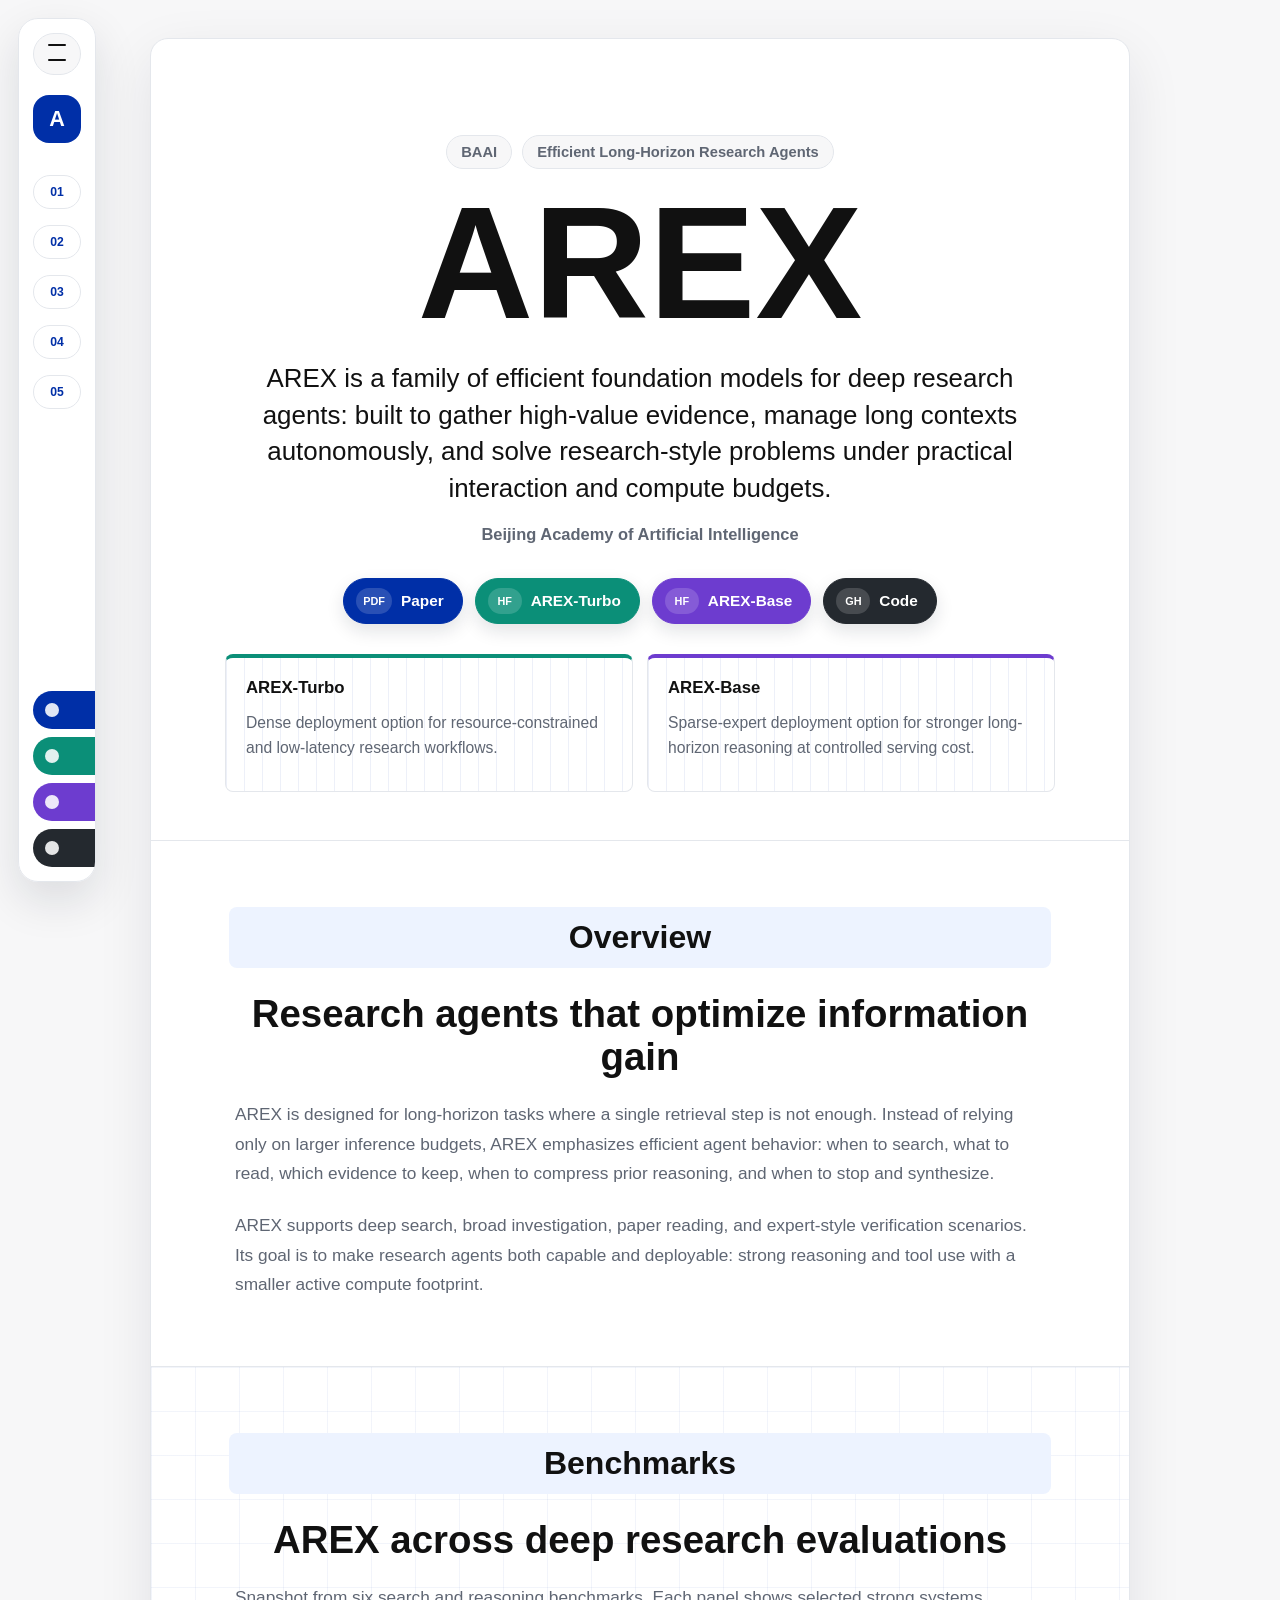
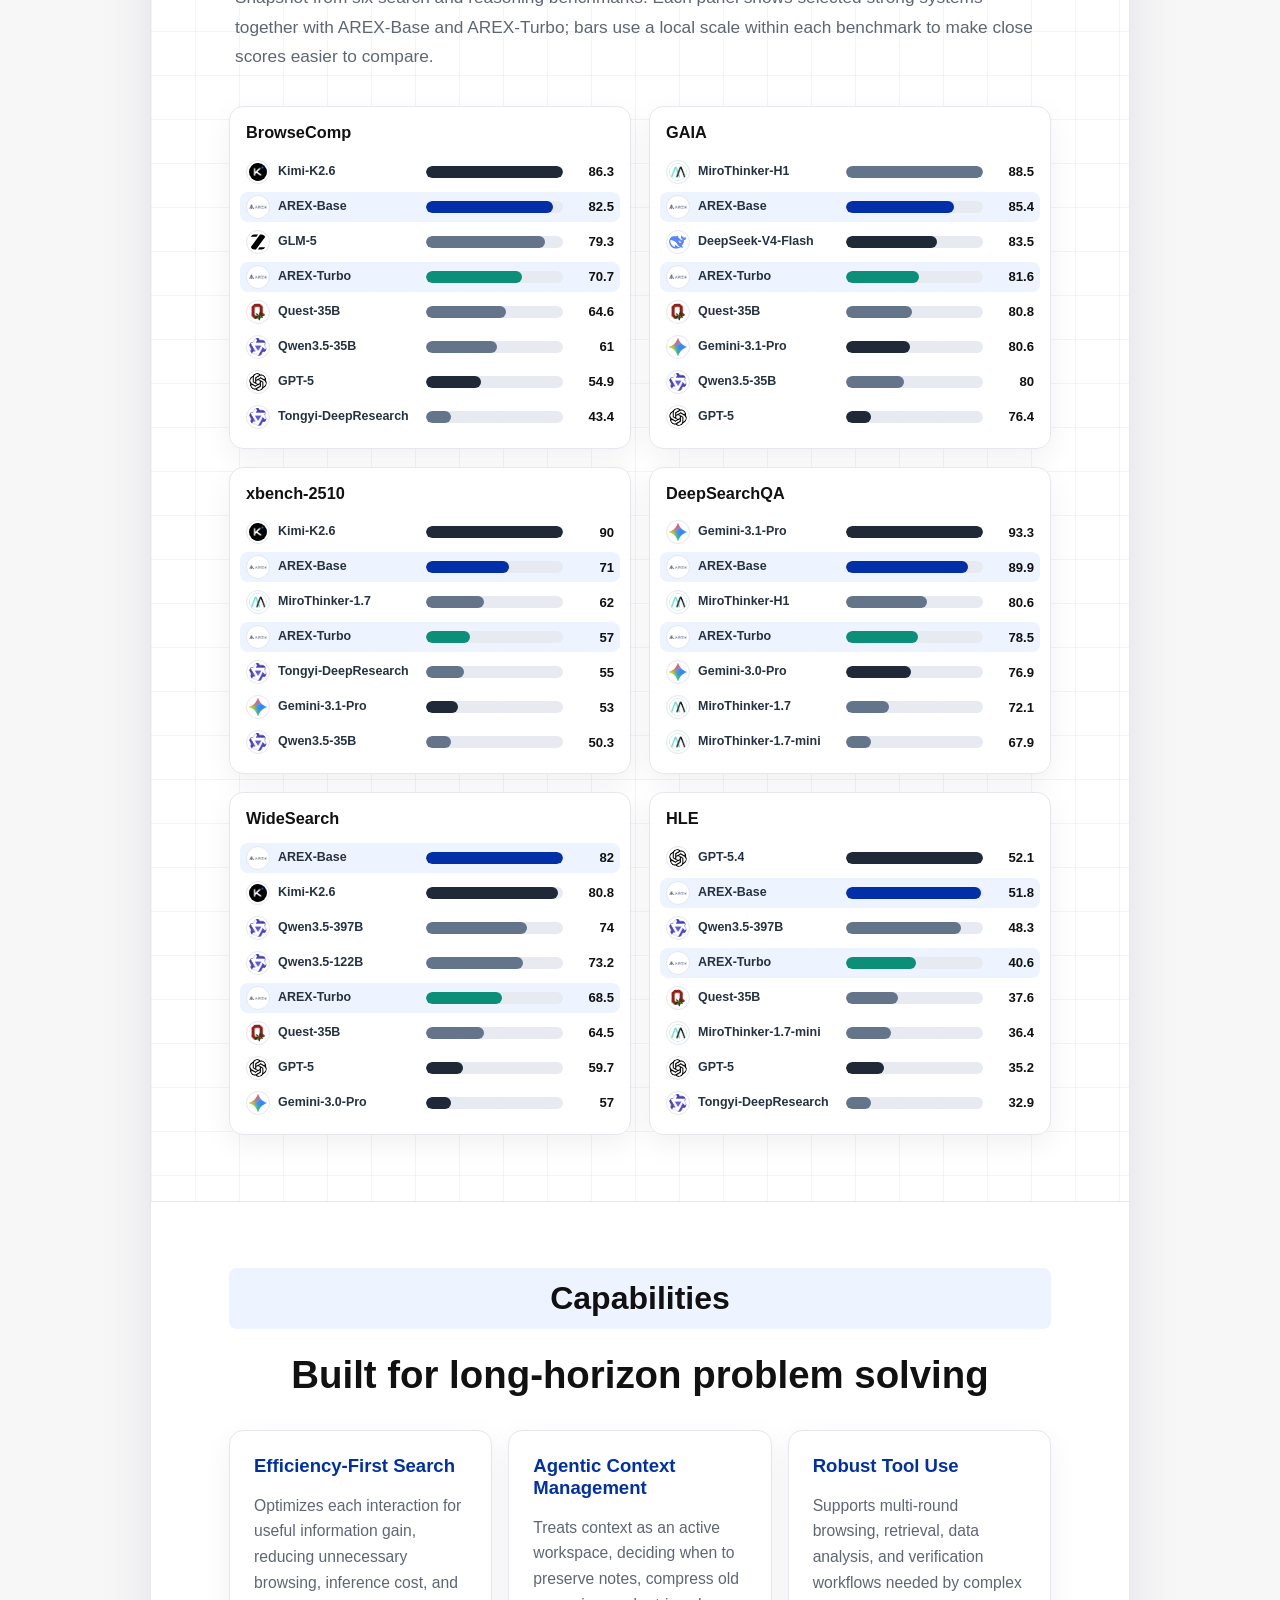
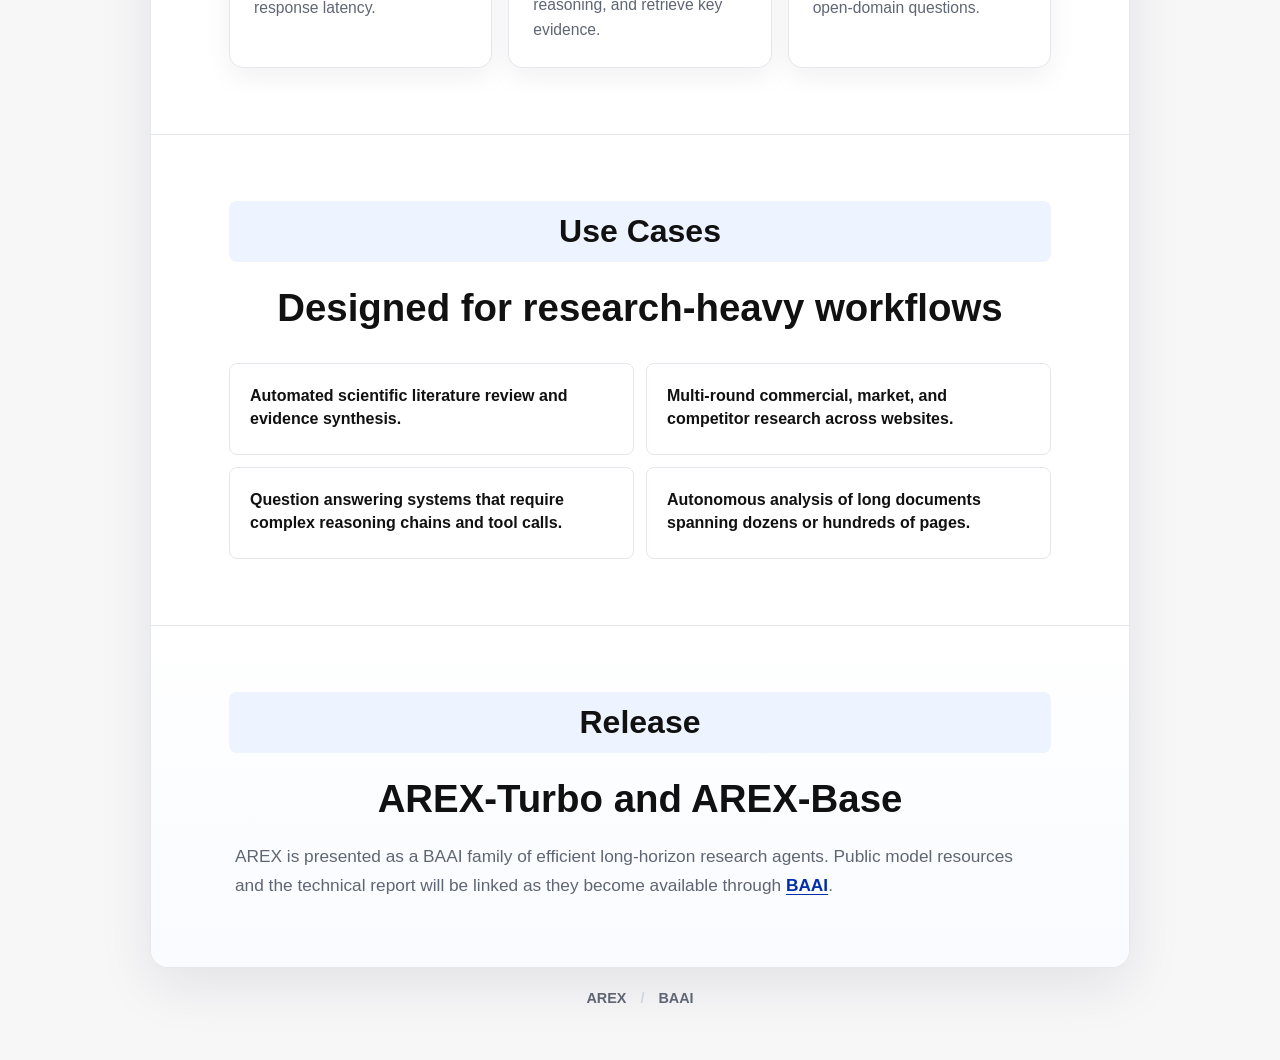
==== commit 8d927a36: "Remove training details from public pages" ====
--- a/web/index.html
+++ b/web/index.html
@@ -34,16 +34,12 @@
           <span class="side-nav-index">03</span>
           <span class="side-label">Capabilities</span>
         </a>
-        <a href="#training">
+        <a href="#use-cases">
           <span class="side-nav-index">04</span>
-          <span class="side-label">Training</span>
-        </a>
-        <a href="#use-cases">
+          <span class="side-label">Use Cases</span>
+        </a>
+        <a href="#release">
           <span class="side-nav-index">05</span>
-          <span class="side-label">Use Cases</span>
-        </a>
-        <a href="#release">
-          <span class="side-nav-index">06</span>
           <span class="side-label">Release</span>
         </a>
       </nav>
@@ -112,8 +108,8 @@
               stop and synthesize.
             </p>
             <p>
-              The system is trained for deep search, broad investigation, paper
-              reading, and expert-style verification scenarios. Its goal is to make
+              AREX supports deep search, broad investigation, paper reading, and
+              expert-style verification scenarios. Its goal is to make
               research agents both capable and deployable: strong reasoning and tool
               use with a smaller active compute footprint.
             </p>
@@ -168,41 +164,6 @@
                 </p>
               </div>
             </div>
-          </section>
-
-          <section id="training" class="content-section training-section">
-            <h2>Training</h2>
-            <h3>A staged recipe for research behavior</h3>
-            <p>
-              AREX uses a progressive training pipeline that first establishes
-              reliable tool and reasoning behavior, then improves long-horizon
-              decision making through agentic reinforcement learning.
-            </p>
-            <div class="training-grid" aria-label="AREX training stages">
-              <div class="process-card">
-                <span>01</span>
-                <h4>Capability-Oriented Synthetic Data</h4>
-                <p>High-quality trajectories for deep research, broad survey, paper reading, and expert verification tasks.</p>
-              </div>
-              <div class="process-card">
-                <span>02</span>
-                <h4>Supervised Fine-Tuning</h4>
-                <p>Establishes the base tool-calling format, research loop structure, and stepwise reasoning behavior.</p>
-              </div>
-              <div class="process-card">
-                <span>03</span>
-                <h4>Agentic Reinforcement Learning</h4>
-                <p>Rewards decisions about when to search, when to stop, and how to summarize evidence efficiently.</p>
-              </div>
-              <div class="process-card">
-                <span>04</span>
-                <h4>Mixed-Domain Consolidation</h4>
-                <p>Integrates multiple task domains to stabilize performance and reduce catastrophic forgetting.</p>
-              </div>
-            </div>
-            <p class="data-note">
-              Training data is kept separate from public benchmark test sets to protect evaluation integrity.
-            </p>
           </section>
 
           <section id="use-cases" class="content-section">
--- a/web/styles.css
+++ b/web/styles.css
@@ -620,69 +620,6 @@
   line-height: 1.64;
 }
 
-.training-section {
-  background:
-    linear-gradient(90deg, rgba(0, 47, 167, 0.04) 1px, transparent 1px),
-    linear-gradient(180deg, rgba(0, 47, 167, 0.04) 1px, transparent 1px),
-    #ffffff;
-  background-size: 36px 36px;
-}
-
-.training-grid {
-  display: grid;
-  grid-template-columns: repeat(4, minmax(0, 1fr));
-  gap: 12px;
-  margin-top: 34px;
-}
-
-.process-card {
-  min-width: 0;
-  min-height: 238px;
-  padding: 18px;
-  border: 1px solid var(--line);
-  border-radius: 8px;
-  background: #ffffff;
-}
-
-.process-card span {
-  display: inline-grid;
-  place-items: center;
-  width: 42px;
-  height: 30px;
-  border: 1px solid var(--accent);
-  border-radius: 999px;
-  color: var(--accent);
-  font-size: 0.76rem;
-  font-weight: 850;
-}
-
-.process-card h4 {
-  margin-top: 18px;
-  color: var(--text);
-  font-size: 1rem;
-  font-weight: 850;
-  line-height: 1.22;
-}
-
-.process-card p {
-  margin-top: 13px;
-  color: var(--muted);
-  font-size: 0.93rem;
-  line-height: 1.58;
-}
-
-.data-note {
-  max-width: 810px;
-  margin: 26px auto 0;
-  padding: 15px 18px;
-  border-left: 4px solid var(--accent);
-  background: var(--accent-soft);
-  color: var(--text);
-  font-size: 1rem;
-  font-weight: 700;
-  line-height: 1.55;
-}
-
 .use-case-list {
   display: grid;
   grid-template-columns: repeat(2, minmax(0, 1fr));
@@ -787,7 +724,6 @@
     grid-template-columns: 1fr;
   }
 
-  .training-grid,
   .use-case-list {
     grid-template-columns: 1fr;
   }
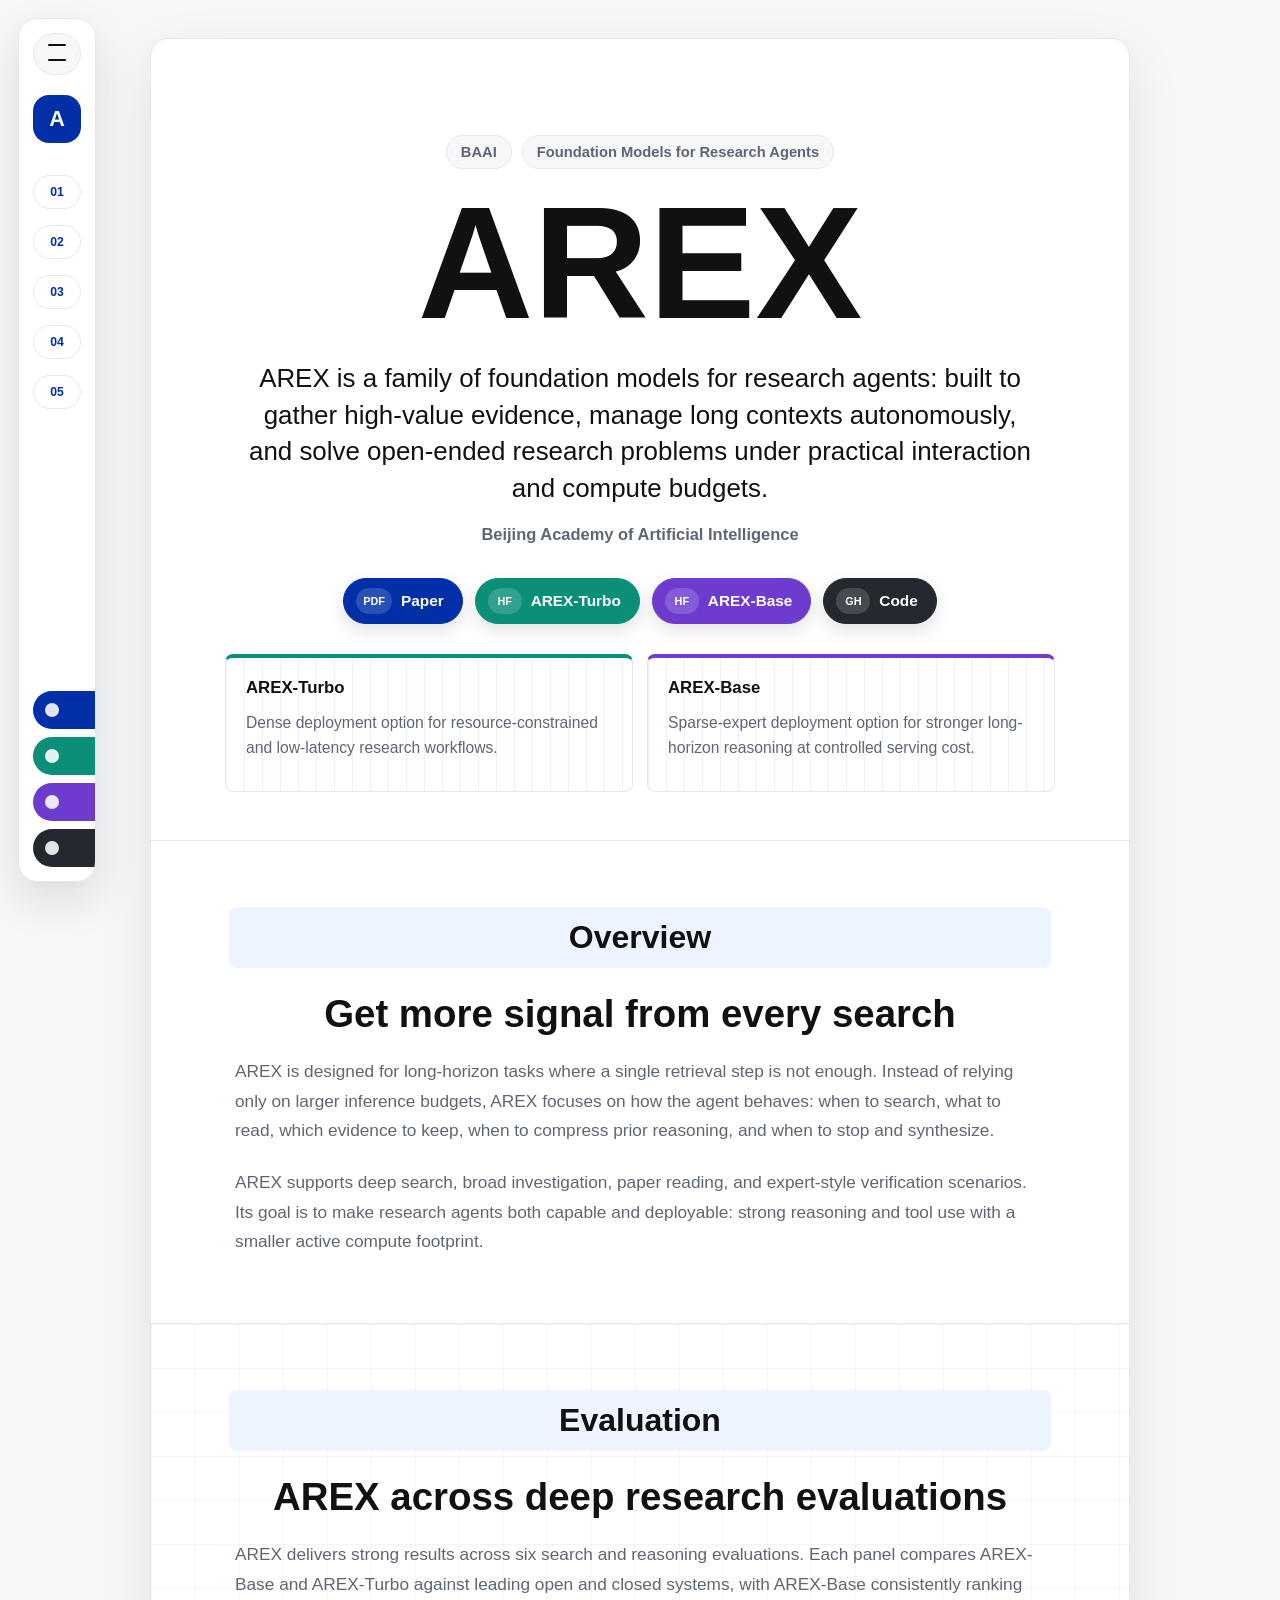
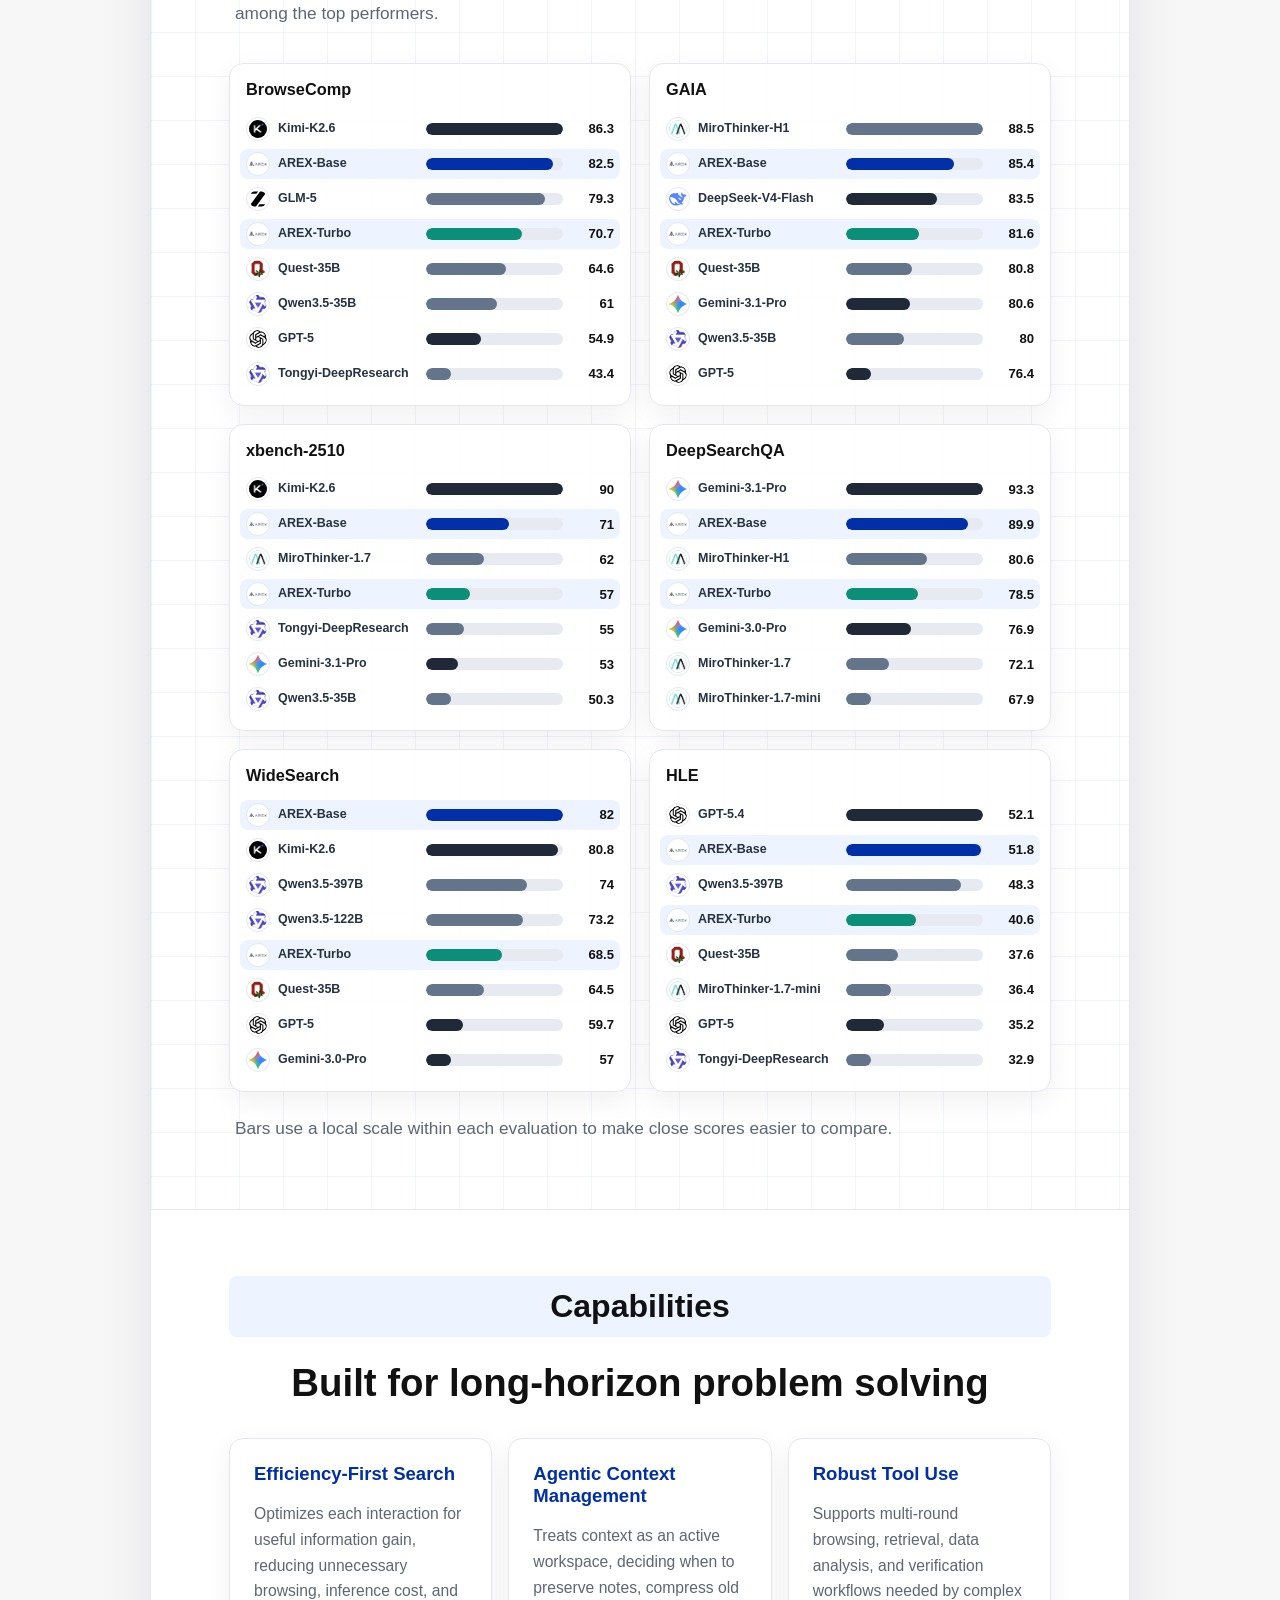
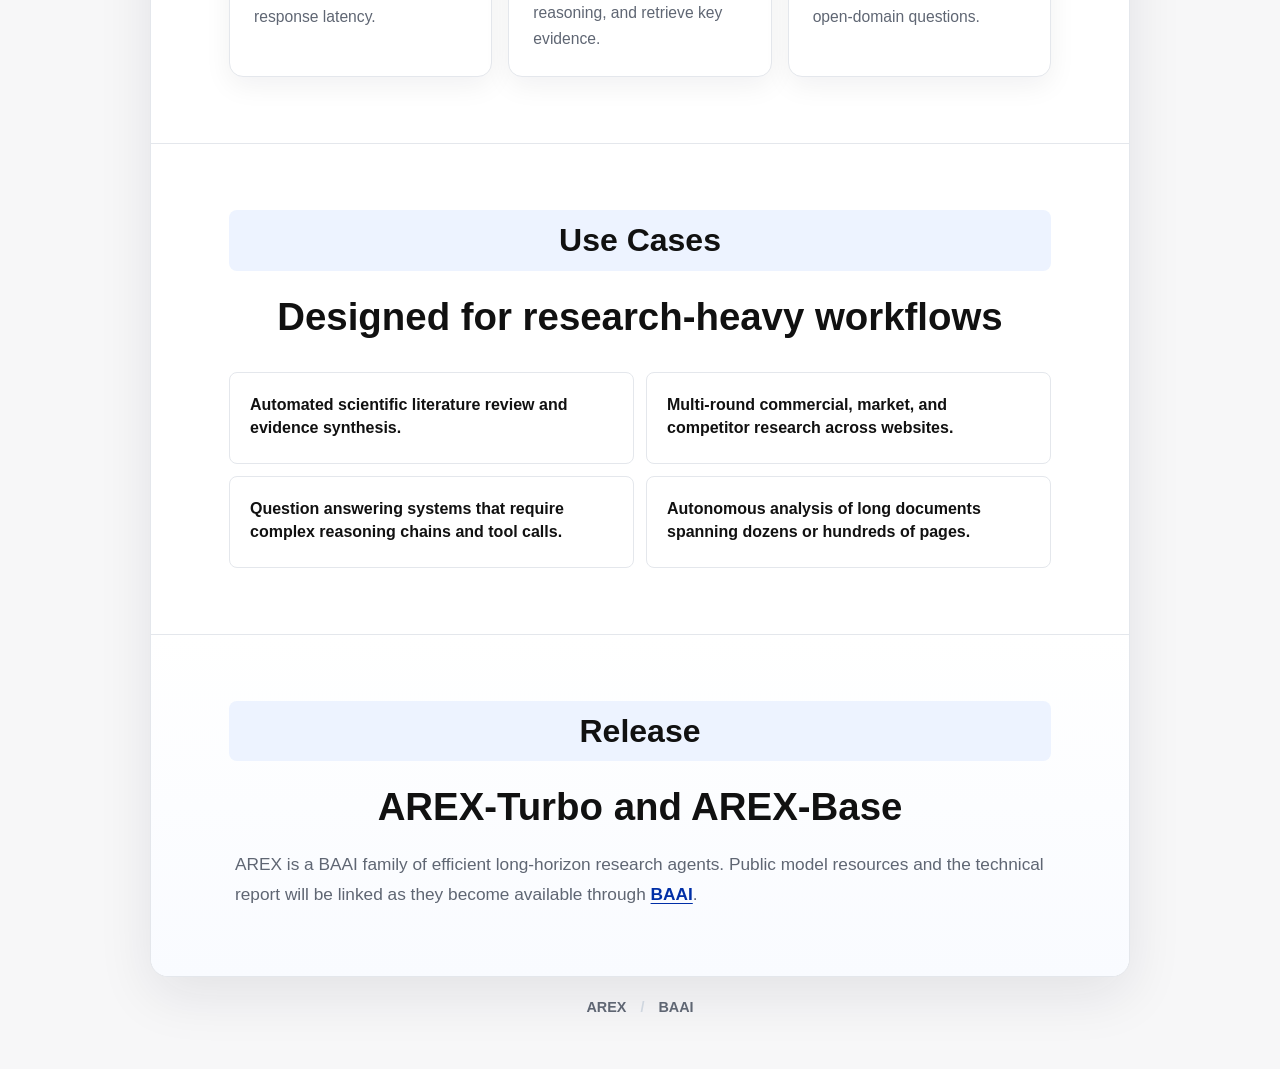
==== commit 07e5c4ac: "Refine public AREX messaging" ====
--- a/web/index.html
+++ b/web/index.html
@@ -6,7 +6,7 @@
     <title>AREX | BAAI</title>
     <meta
       name="description"
-      content="AREX is a family of efficient long-horizon research agents with agentic context management, robust tool use, and strong deep-search reasoning."
+      content="AREX is a family of foundation models for research agents, with agentic context management, robust tool use, and strong deep-search reasoning."
     />
     <link rel="stylesheet" href="./styles.css" />
   </head>
@@ -28,7 +28,7 @@
         </a>
         <a href="#benchmarks">
           <span class="side-nav-index">02</span>
-          <span class="side-label">Benchmarks</span>
+          <span class="side-label">Evaluation</span>
         </a>
         <a href="#capabilities">
           <span class="side-nav-index">03</span>
@@ -56,13 +56,13 @@
           <section class="cover" aria-labelledby="title">
             <div class="article-meta-row">
               <span>BAAI</span>
-              <span>Efficient Long-Horizon Research Agents</span>
+              <span>Foundation Models for Research Agents</span>
             </div>
             <h1 id="title">AREX</h1>
             <p class="lead">
-              AREX is a family of efficient foundation models for deep research agents:
+              AREX is a family of foundation models for research agents:
               built to gather high-value evidence, manage long contexts autonomously,
-              and solve research-style problems under practical interaction and compute budgets.
+              and solve open-ended research problems under practical interaction and compute budgets.
             </p>
             <p class="affiliation">Beijing Academy of Artificial Intelligence</p>
 
@@ -99,11 +99,11 @@
 
           <section id="overview" class="content-section">
             <h2>Overview</h2>
-            <h3>Research agents that optimize information gain</h3>
+            <h3>Get more signal from every search</h3>
             <p>
               AREX is designed for long-horizon tasks where a single retrieval step
               is not enough. Instead of relying only on larger inference budgets,
-              AREX emphasizes efficient agent behavior: when to search, what to read,
+              AREX focuses on how the agent behaves: when to search, what to read,
               which evidence to keep, when to compress prior reasoning, and when to
               stop and synthesize.
             </p>
@@ -116,24 +116,28 @@
           </section>
 
           <section id="benchmarks" class="content-section benchmark-section" aria-labelledby="benchmarks-title">
-            <h2>Benchmarks</h2>
+            <h2>Evaluation</h2>
             <h3 id="benchmarks-title">AREX across deep research evaluations</h3>
             <p>
-              Snapshot from six search and reasoning benchmarks. Each panel
-              shows selected strong systems together with AREX-Base and
-              AREX-Turbo; bars use a local scale within each benchmark to make
-              close scores easier to compare.
+              AREX delivers strong results across six search and reasoning
+              evaluations. Each panel compares AREX-Base and AREX-Turbo against
+              leading open and closed systems, with AREX-Base consistently ranking
+              among the top performers.
             </p>
             <div
               class="benchmark-comparison-grid"
               id="benchmarkComparisonGrid"
-              aria-label="AREX benchmark comparison charts"
+              aria-label="AREX evaluation comparison charts"
             ></div>
+            <p class="benchmark-note">
+              Bars use a local scale within each evaluation to make close scores
+              easier to compare.
+            </p>
             <noscript>
               <img
                 class="benchmark-static-image"
                 src="./figure/benchmark-snapshot.svg"
-                alt="AREX benchmark snapshot across BrowseComp, GAIA, xbench-2510, DeepSearchQA, WideSearch, and HLE."
+                alt="AREX evaluation results across BrowseComp, GAIA, xbench-2510, DeepSearchQA, WideSearch, and HLE."
               />
             </noscript>
           </section>
@@ -181,8 +185,8 @@
             <h2>Release</h2>
             <h3>AREX-Turbo and AREX-Base</h3>
             <p>
-              AREX is presented as a BAAI family of efficient long-horizon research
-              agents. Public model resources and the technical report will be linked
+              AREX is a BAAI family of efficient long-horizon research agents.
+              Public model resources and the technical report will be linked
               as they become available through
               <a href="https://huggingface.co/BAAI" target="_blank" rel="noopener">BAAI</a>.
             </p>
@@ -333,7 +337,7 @@
           const chart = document.createElement("div");
           chart.className = "benchmark-chart";
           chart.setAttribute("role", "img");
-          chart.setAttribute("aria-label", `${benchmark.title} benchmark comparison`);
+          chart.setAttribute("aria-label", `${benchmark.title} evaluation comparison`);
 
           sorted.forEach((bar) => {
             const row = document.createElement("div");
--- a/web/styles.css
+++ b/web/styles.css
@@ -476,6 +476,12 @@
   margin-top: 34px;
 }
 
+.benchmark-note {
+  margin-top: 16px;
+  color: var(--muted);
+  font-size: 0.82rem;
+}
+
 .benchmark-card {
   min-width: 0;
   padding: 16px;
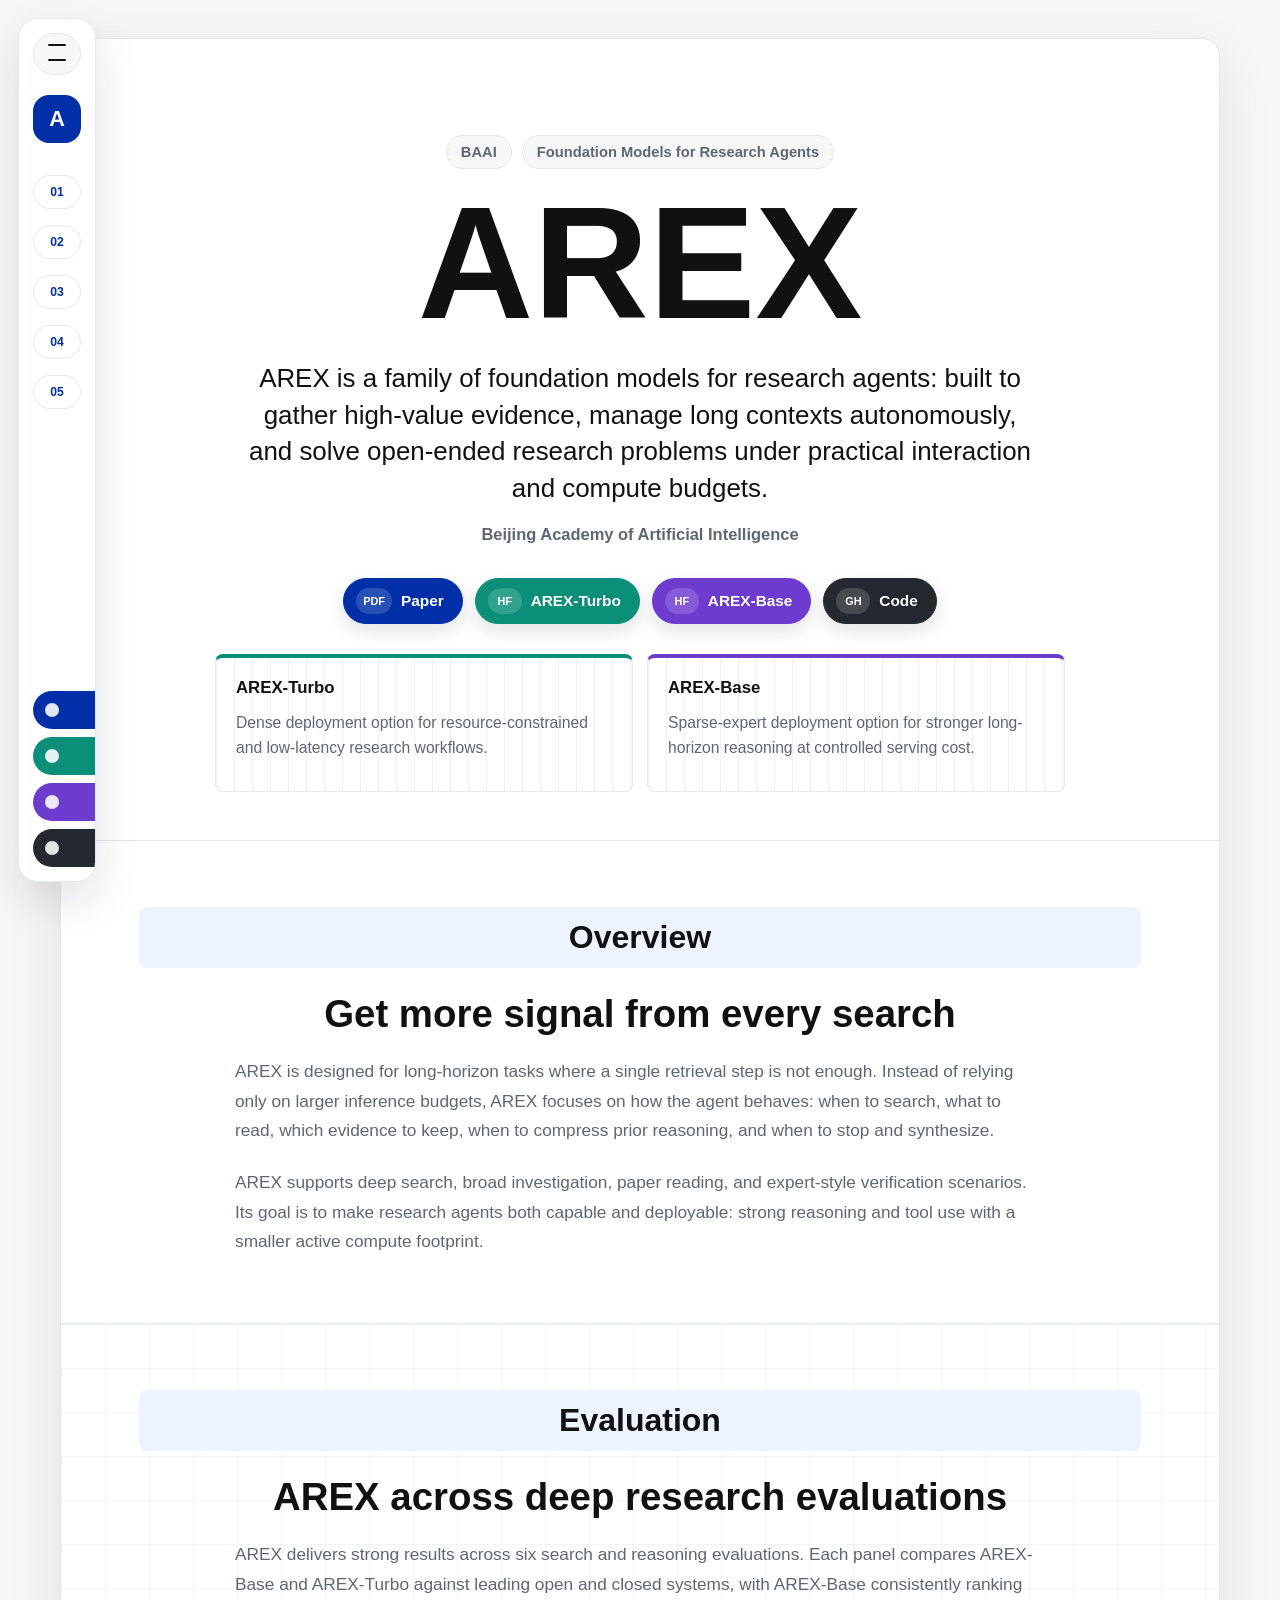
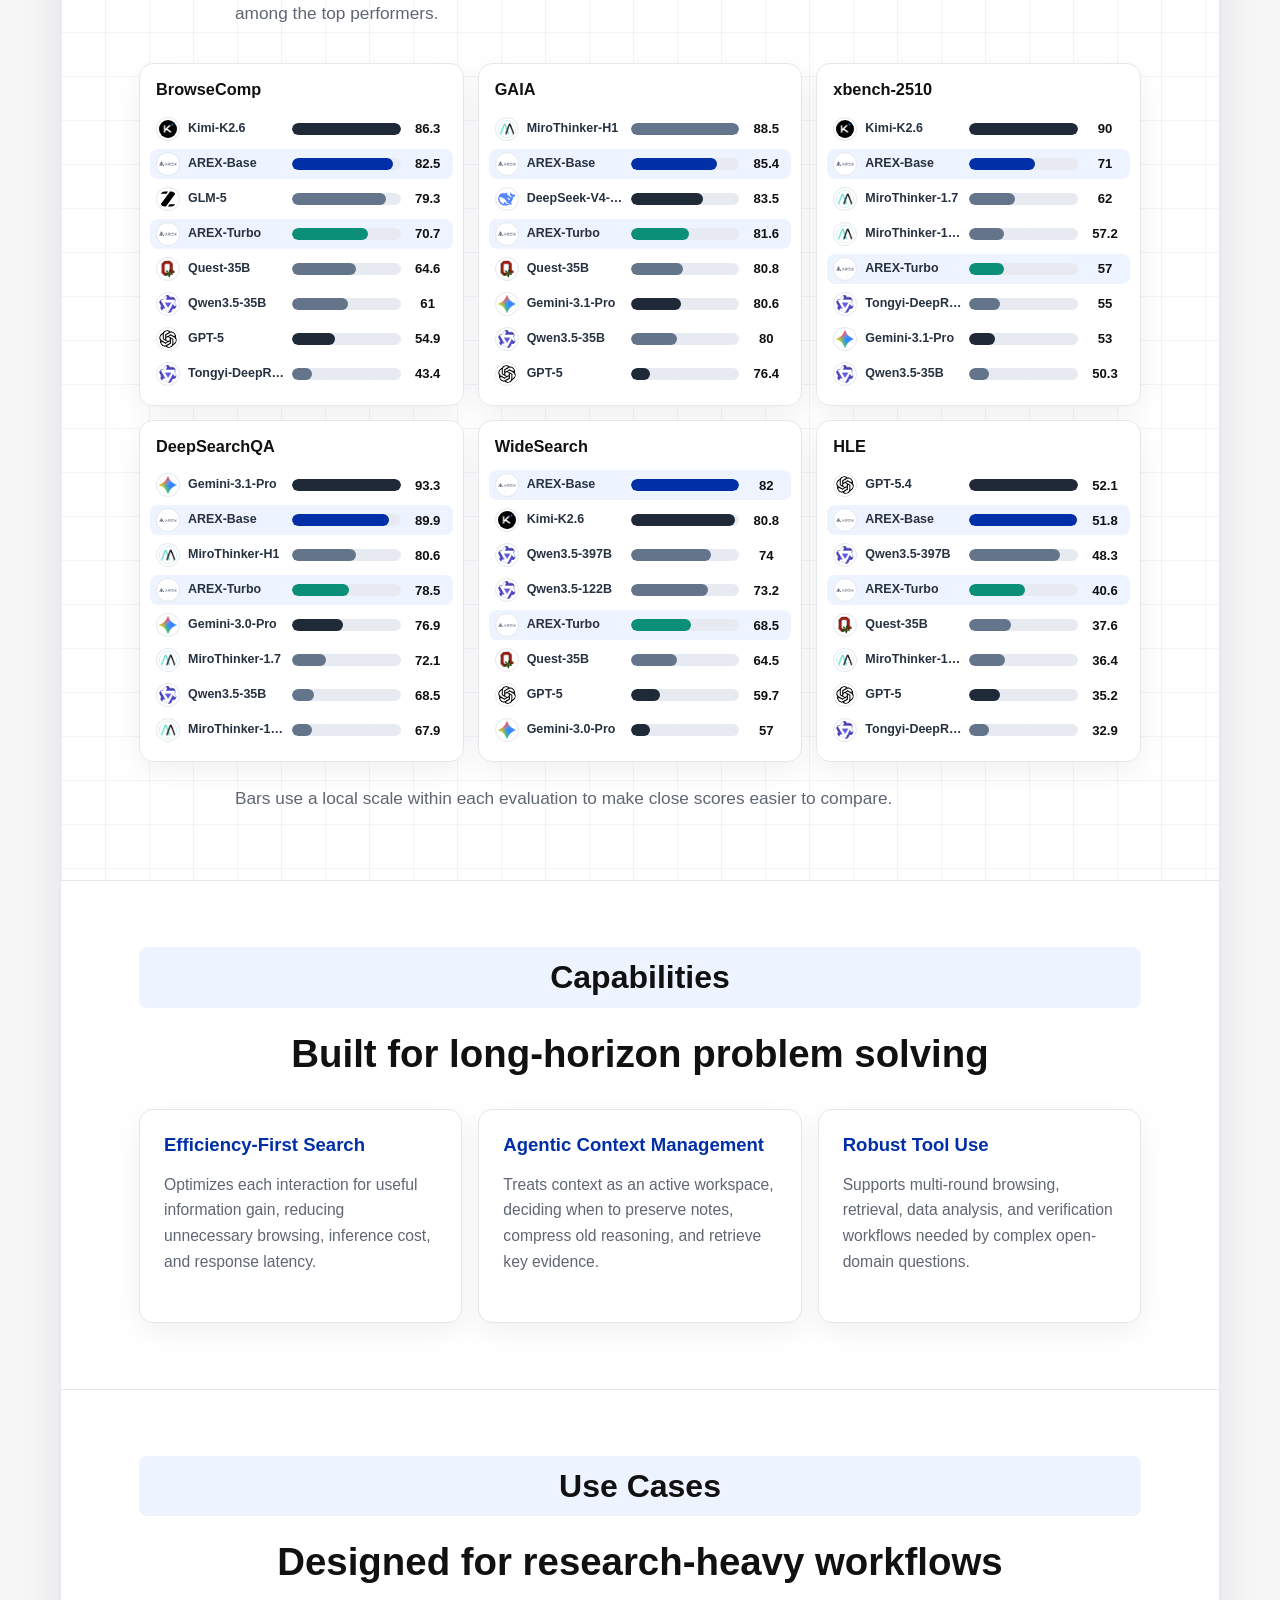
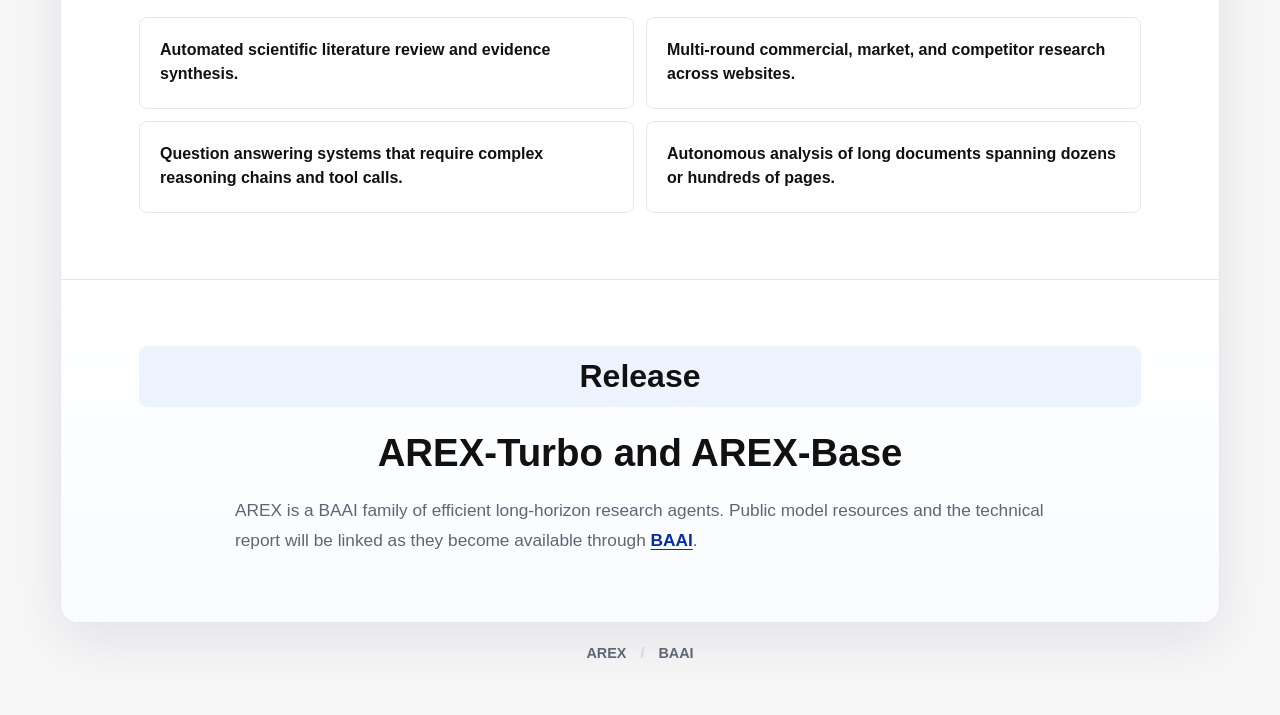
==== commit c10002f0: "Update benchmark comparison layout" ====
--- a/web/index.html
+++ b/web/index.html
@@ -260,6 +260,7 @@
             { label: "Kimi-K2.6", value: 90.0, role: "closed" },
             { label: "AREX-Base", value: 71.0, role: "arex-base" },
             { label: "MiroThinker-1.7", value: 62.0, role: "open" },
+            { label: "MiroThinker-1.7-mini", value: 57.2, role: "open" },
             { label: "AREX-Turbo", value: 57.0, role: "arex-turbo" },
             { label: "Tongyi-DeepResearch", value: 55.0, role: "open" },
             { label: "Gemini-3.1-Pro", value: 53.0, role: "closed" },
@@ -275,6 +276,7 @@
             { label: "AREX-Turbo", value: 78.5, role: "arex-turbo" },
             { label: "Gemini-3.0-Pro", value: 76.9, role: "closed" },
             { label: "MiroThinker-1.7", value: 72.1, role: "open" },
+            { label: "Qwen3.5-35B", value: 68.5, role: "open" },
             { label: "MiroThinker-1.7-mini", value: 67.9, role: "open" }
           ]
         },
--- a/web/styles.css
+++ b/web/styles.css
@@ -14,7 +14,7 @@
   --base-link: #6d3ccf;
   --code-link: #24292f;
   --shadow: 0 18px 55px rgba(17, 24, 39, 0.09);
-  --content-width: 980px;
+  --content-width: 1160px;
 }
 
 * {
@@ -471,8 +471,8 @@
 
 .benchmark-comparison-grid {
   display: grid;
-  grid-template-columns: repeat(2, minmax(0, 1fr));
-  gap: 18px;
+  grid-template-columns: repeat(3, minmax(0, 1fr));
+  gap: 14px;
   margin-top: 34px;
 }
 
@@ -519,9 +519,9 @@
 
 .benchmark-row {
   display: grid;
-  grid-template-columns: minmax(154px, 1.25fr) minmax(92px, 1fr) 42px;
+  grid-template-columns: minmax(124px, 1.18fr) minmax(78px, 1fr) 38px;
   align-items: center;
-  gap: 9px;
+  gap: 8px;
   min-height: 30px;
   padding: 2px 0;
 }
@@ -584,14 +584,14 @@
   color: var(--text);
   font-size: 0.82rem;
   font-weight: 850;
-  text-align: right;
+  text-align: center;
   font-variant-numeric: tabular-nums;
 }
 
 .benchmark-static-image {
   display: block;
   width: 100%;
-  max-width: 860px;
+  max-width: 1040px;
   margin: 34px auto 0;
   border: 1px solid var(--line);
   border-radius: 14px;
@@ -671,6 +671,12 @@
   content: "/";
   margin-right: 14px;
   color: var(--line-strong);
+}
+
+@media (max-width: 1100px) {
+  .benchmark-comparison-grid {
+    grid-template-columns: repeat(2, minmax(0, 1fr));
+  }
 }
 
 @media (max-width: 760px) {
